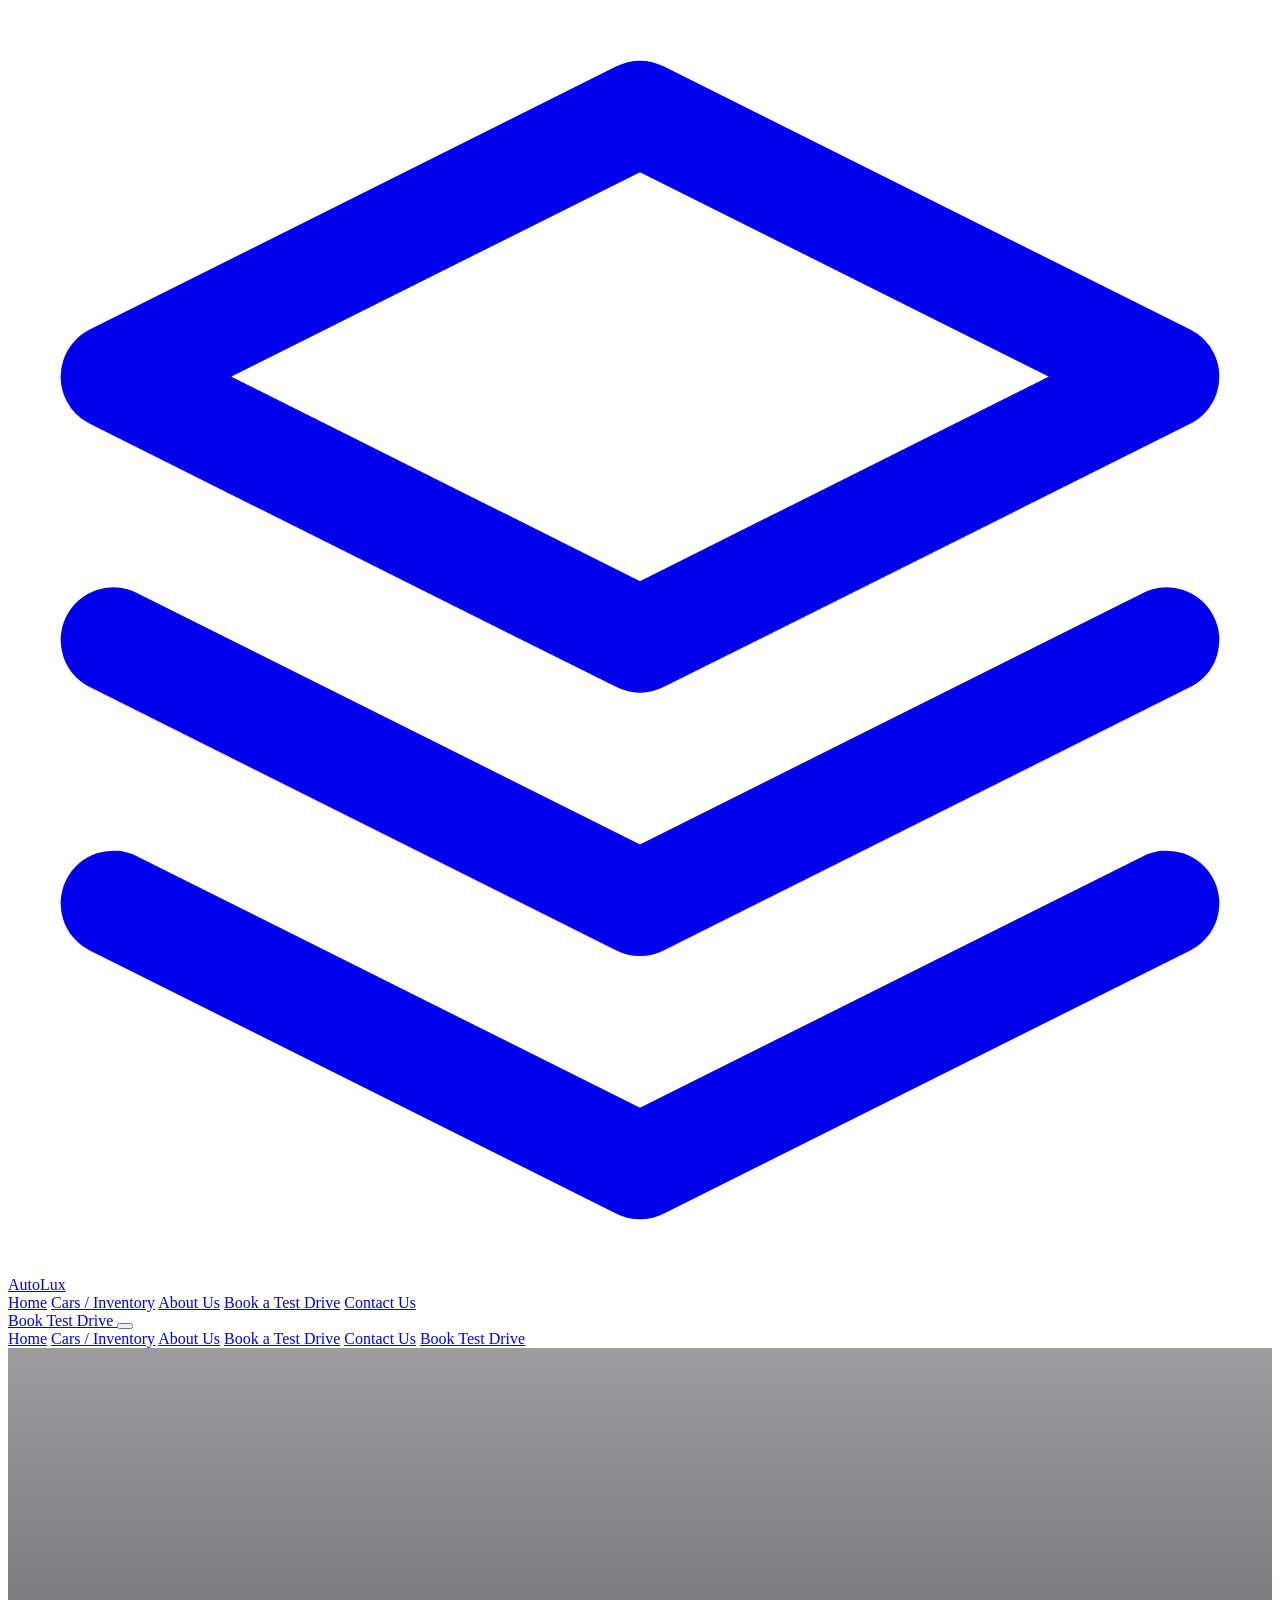
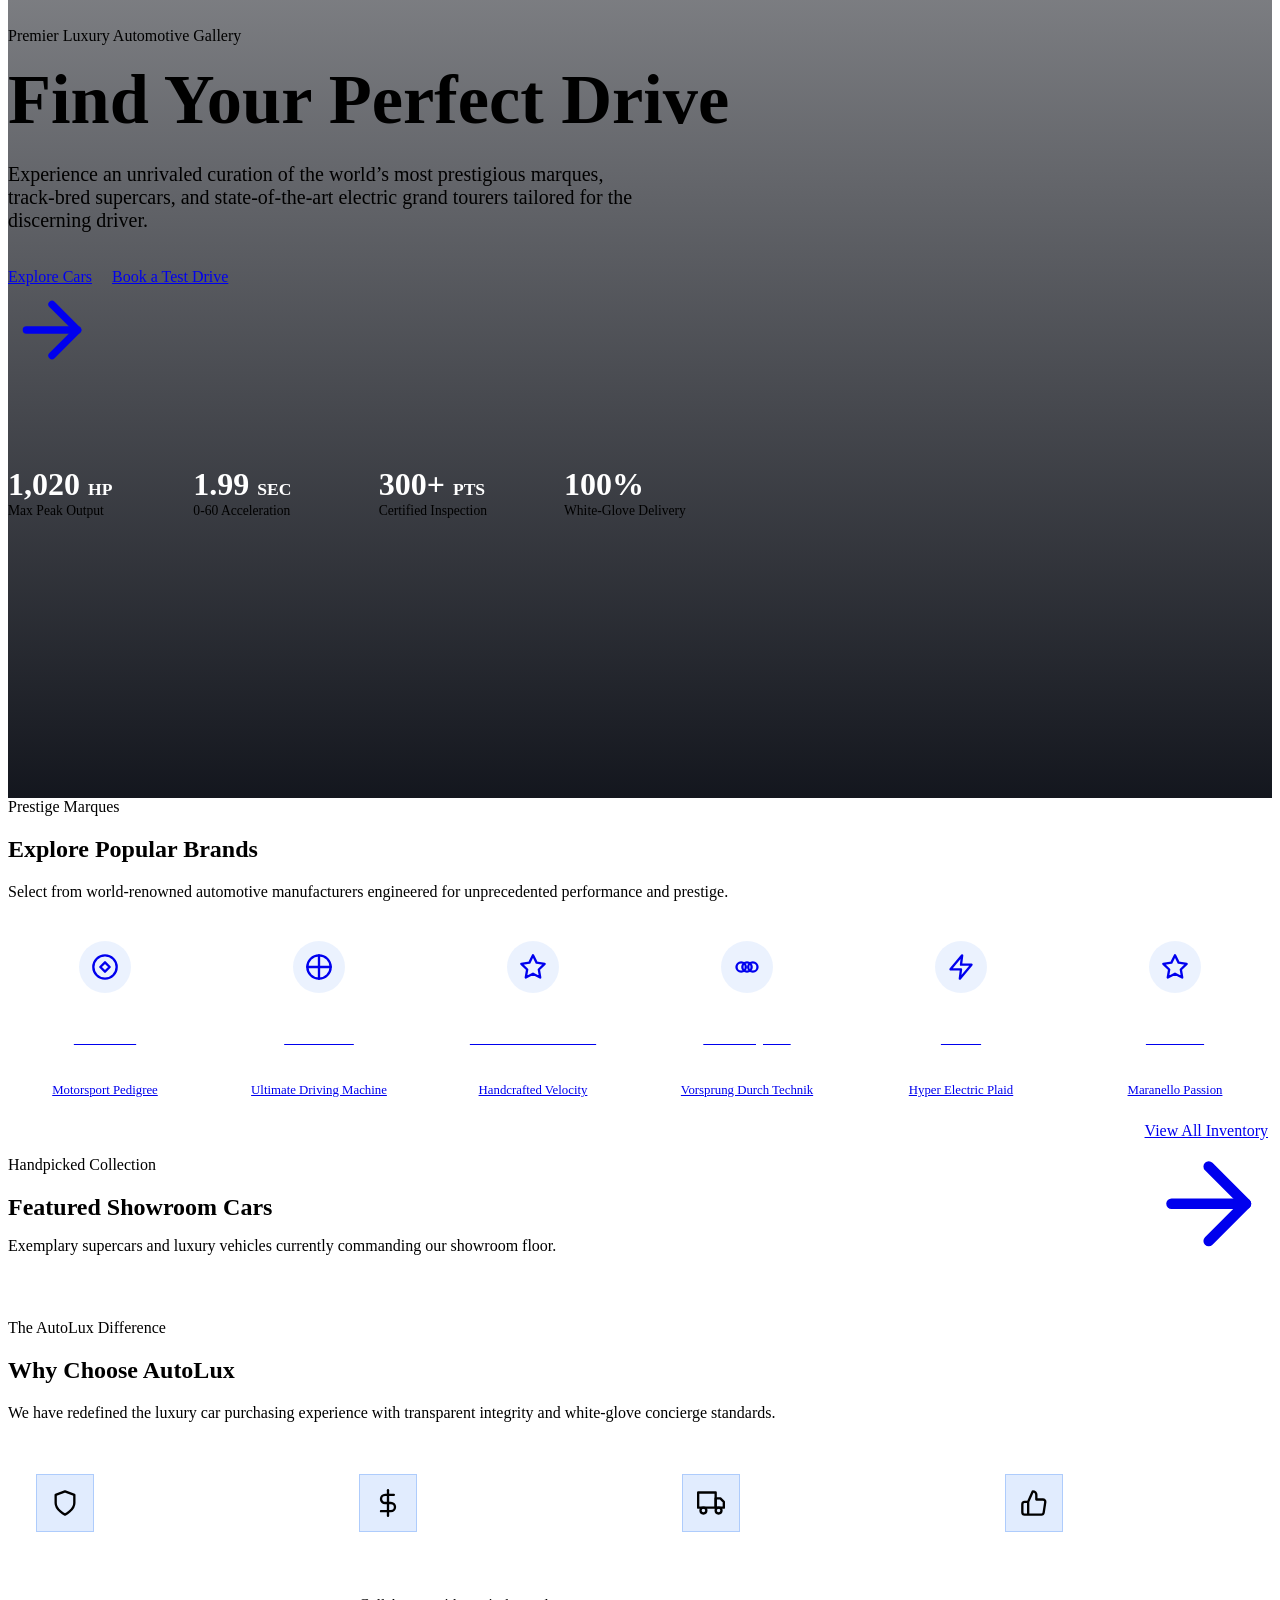
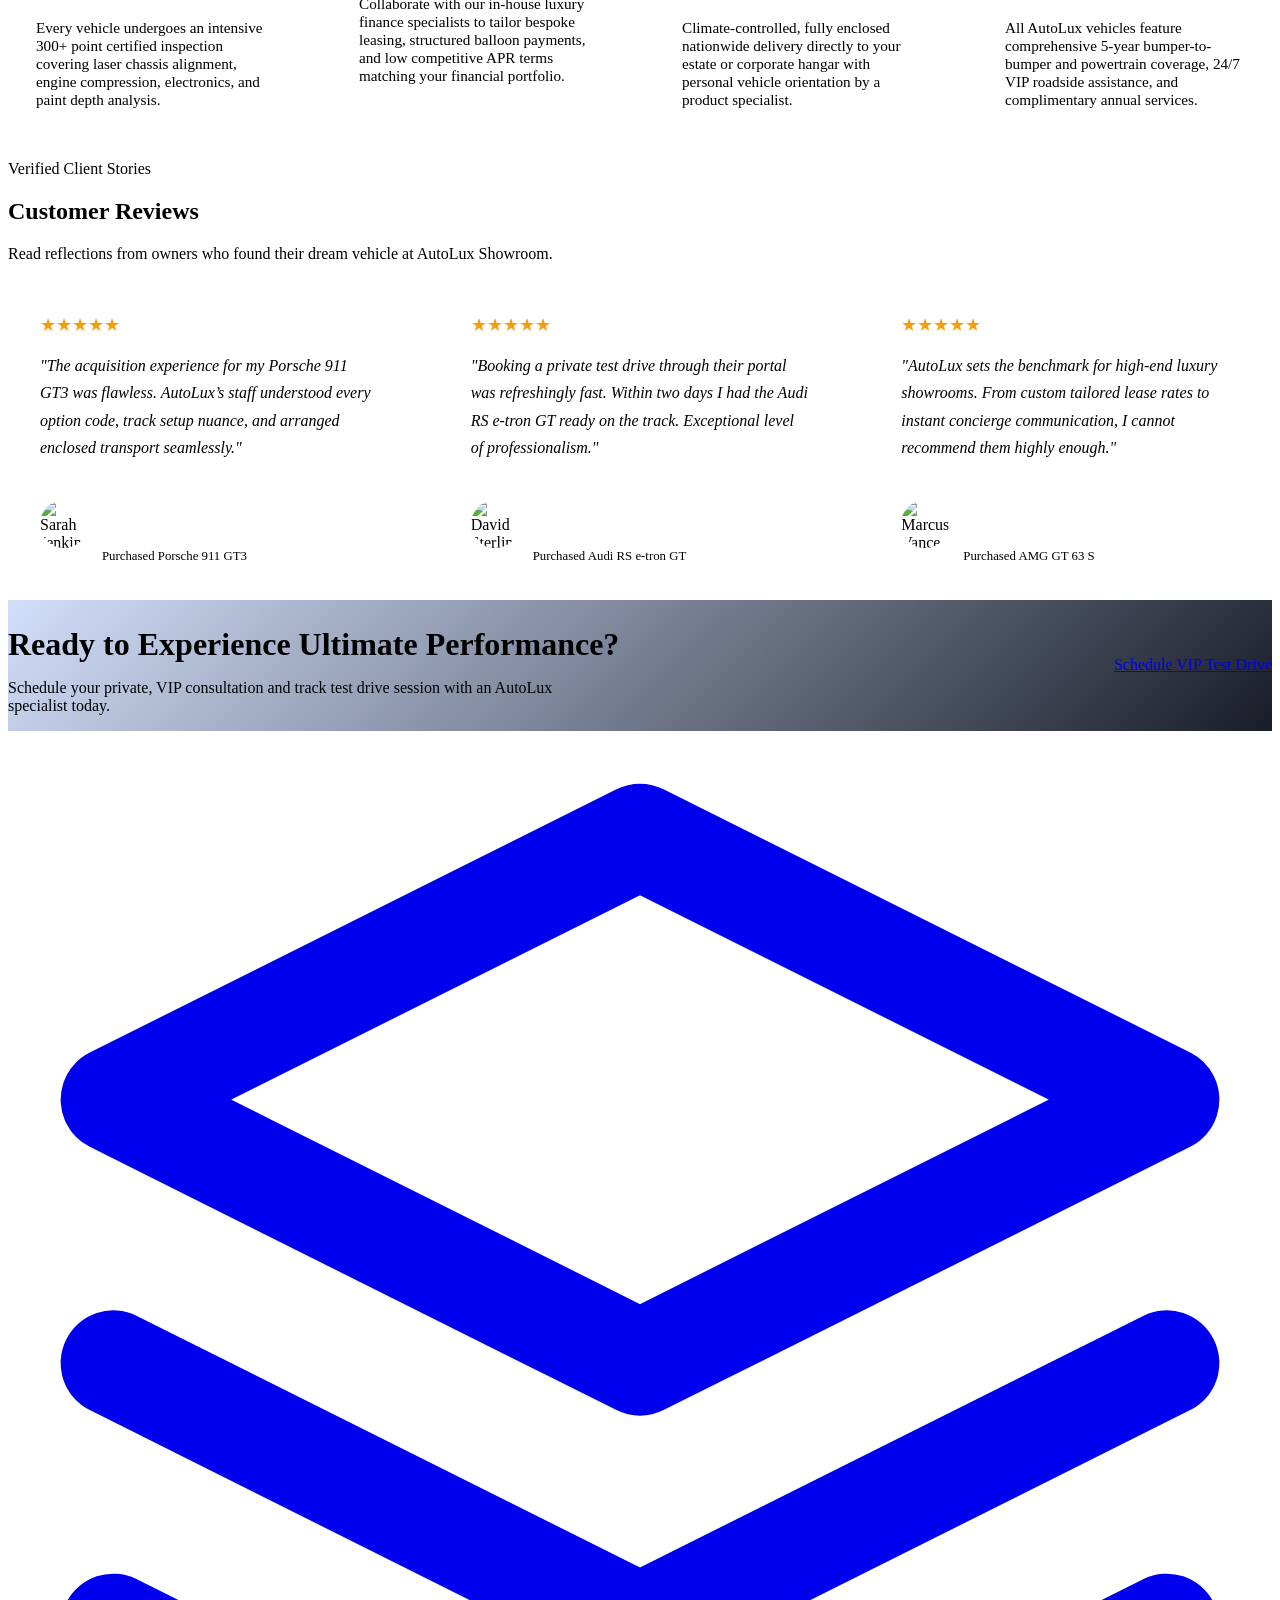
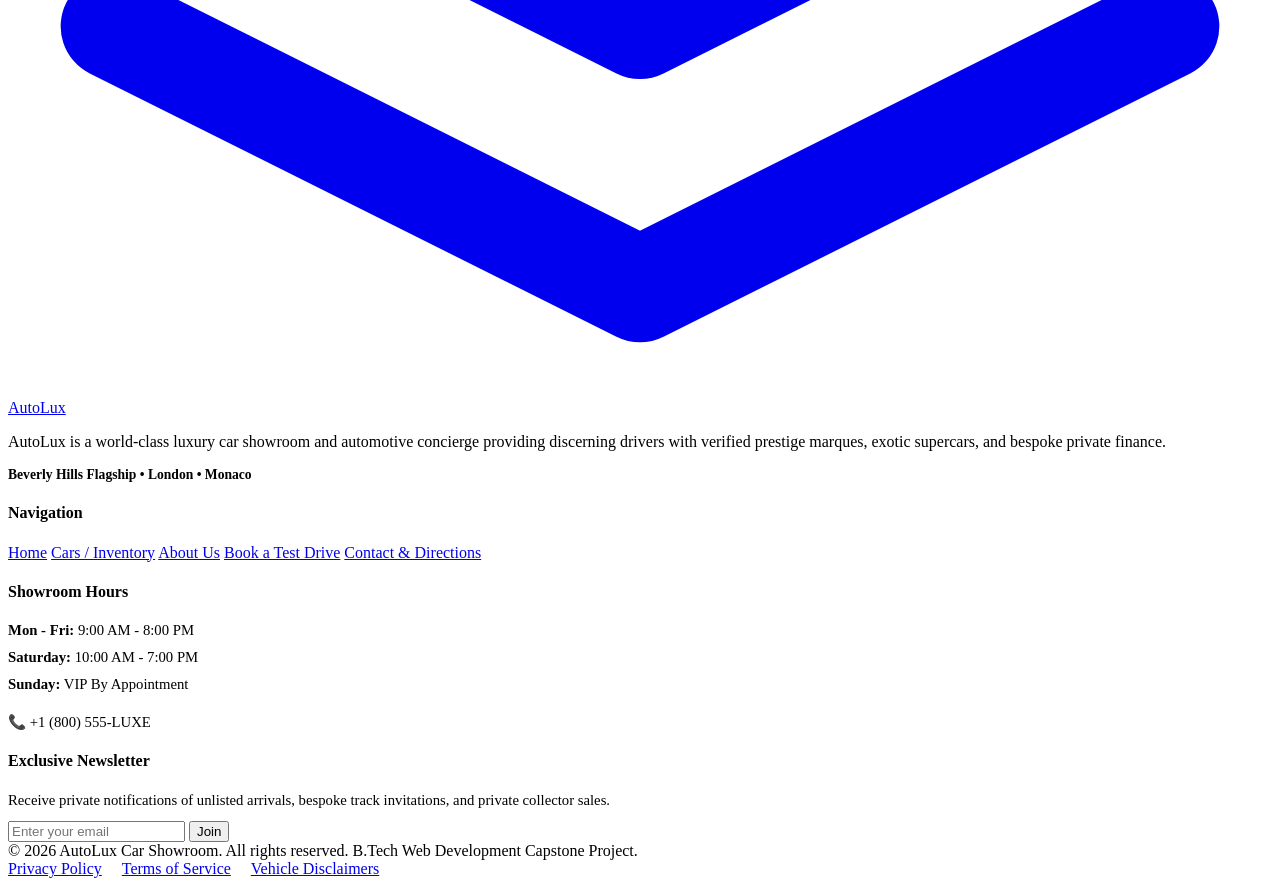
==== index.html @ 1eaf7ae0 "Add files via upload" ====
<!DOCTYPE html>
<html lang="en">
<head>
  <meta charset="UTF-8">
  <meta name="viewport" content="width=device-width, initial-scale=1.0">
  <title>AutoLux Car Showroom | Find Your Perfect Drive</title>
  <meta name="description" content="Discover the finest collection of luxury, exotic, and high-performance supercars at AutoLux Car Showroom.">
  <link rel="stylesheet" href="css/style.css">
  <link rel="stylesheet" href="css/components.css">
  <link rel="stylesheet" href="css/responsive.css">
</head>
<body>

  <!-- Site Navigation Header -->
  <header class="site-header">
    <div class="container navbar">
      <a href="index.html" class="brand-logo">
        <svg xmlns="http://www.w3.org/2000/svg" viewBox="0 0 24 24" fill="none" stroke="currentColor" stroke-width="2" stroke-linecap="round" stroke-linejoin="round">
          <polygon points="12 2 2 7 12 12 22 7 12 2"></polygon>
          <polyline points="2 17 12 22 22 17"></polyline>
          <polyline points="2 12 12 17 22 12"></polyline>
        </svg>
        Auto<span>Lux</span>
      </a>

      <nav class="nav-links">
        <a href="index.html" class="nav-link">Home</a>
        <a href="inventory.html" class="nav-link">Cars / Inventory</a>
        <a href="about.html" class="nav-link">About Us</a>
        <a href="book-test-drive.html" class="nav-link">Book a Test Drive</a>
        <a href="contact.html" class="nav-link">Contact Us</a>
      </nav>

      <div class="nav-actions">
        <a href="book-test-drive.html" class="btn btn-primary btn-sm btn-test-drive-header">
          Book Test Drive
        </a>
        <button class="hamburger" id="hamburgerBtn" aria-label="Toggle navigation">
          <span></span>
          <span></span>
          <span></span>
        </button>
      </div>
    </div>
  </header>

  <!-- Mobile Drawer Menu -->
  <div class="mobile-nav" id="mobileNav">
    <a href="index.html" class="nav-link">Home</a>
    <a href="inventory.html" class="nav-link">Cars / Inventory</a>
    <a href="about.html" class="nav-link">About Us</a>
    <a href="book-test-drive.html" class="nav-link">Book a Test Drive</a>
    <a href="contact.html" class="nav-link">Contact Us</a>
    <a href="book-test-drive.html" class="btn btn-primary" style="margin-top: 12px; width: 100%;">Book Test Drive</a>
  </div>

  <!-- Hero Section -->
  <section class="hero-section" style="position: relative; min-height: 90vh; display: flex; align-items: center; background: linear-gradient(180deg, rgba(7, 10, 18, 0.4) 0%, rgba(7, 10, 18, 0.95) 100%), url('https://images.unsplash.com/photo-1503376780353-7e6692767b70?auto=format&fit=crop&w=2000&q=85') center/cover no-repeat; padding: 120px 0;">
    <div class="container" style="position: relative; z-index: 2;">
      <div style="max-width: 780px;">
        <span class="section-label">Premier Luxury Automotive Gallery</span>
        <h1 style="font-size: clamp(2.8rem, 5.5vw, 4.5rem); font-weight: 800; line-height: 1.1; margin: 16px 0 24px 0;">
          Find Your <span class="text-gradient">Perfect Drive</span>
        </h1>
        <p style="font-size: clamp(1.05rem, 1.8vw, 1.25rem); color: var(--text-secondary); margin-bottom: 36px; max-width: 640px;">
          Experience an unrivaled curation of the world’s most prestigious marques, track-bred supercars, and state-of-the-art electric grand tourers tailored for the discerning driver.
        </p>
        <div class="hero-actions" style="display: flex; gap: 16px; flex-wrap: wrap; margin-bottom: 56px;">
          <a href="inventory.html" class="btn btn-primary btn-lg">
            Explore Cars
            <svg xmlns="http://www.w3.org/2000/svg" viewBox="0 0 24 24" fill="none" stroke="currentColor" stroke-width="2" stroke-linecap="round" stroke-linejoin="round"><line x1="5" y1="12" x2="19" y2="12"></line><polyline points="12 5 19 12 12 19"></polyline></svg>
          </a>
          <a href="book-test-drive.html" class="btn btn-secondary btn-lg">
            Book a Test Drive
          </a>
        </div>

        <!-- Quick Stats Row -->
        <div style="display: grid; grid-template-columns: repeat(auto-fit, minmax(160px, 1fr)); gap: 20px; border-top: 1px solid var(--border-subtle); padding-top: 32px;">
          <div>
            <div style="font-family: var(--font-display); font-size: 2rem; font-weight: 800; color: #fff;">1,020 <span style="font-size: 1.1rem; color: var(--accent-cyan);">HP</span></div>
            <div style="font-size: 0.85rem; color: var(--text-muted);">Max Peak Output</div>
          </div>
          <div>
            <div style="font-family: var(--font-display); font-size: 2rem; font-weight: 800; color: #fff;">1.99 <span style="font-size: 1.1rem; color: var(--accent-cyan);">SEC</span></div>
            <div style="font-size: 0.85rem; color: var(--text-muted);">0-60 Acceleration</div>
          </div>
          <div>
            <div style="font-family: var(--font-display); font-size: 2rem; font-weight: 800; color: #fff;">300+ <span style="font-size: 1.1rem; color: var(--accent-cyan);">PTS</span></div>
            <div style="font-size: 0.85rem; color: var(--text-muted);">Certified Inspection</div>
          </div>
          <div>
            <div style="font-family: var(--font-display); font-size: 2rem; font-weight: 800; color: #fff;">100%</div>
            <div style="font-size: 0.85rem; color: var(--text-muted);">White-Glove Delivery</div>
          </div>
        </div>
      </div>
    </div>
  </section>

  <!-- Popular Brands Section -->
  <section class="section" style="background: var(--bg-surface);">
    <div class="container">
      <div class="section-header">
        <span class="section-label">Prestige Marques</span>
        <h2 class="section-title">Explore Popular Brands</h2>
        <p class="section-subtitle">Select from world-renowned automotive manufacturers engineered for unprecedented performance and prestige.</p>
      </div>

      <div style="display: grid; grid-template-columns: repeat(auto-fill, minmax(180px, 1fr)); gap: 20px;">
        <a href="inventory.html?brand=Porsche" class="glass-card" style="padding: 24px 20px; text-align: center; display: flex; flex-direction: column; align-items: center; gap: 10px;">
          <div style="width: 52px; height: 52px; border-radius: 50%; background: rgba(59, 130, 246, 0.1); display: flex; align-items: center; justify-content: center; color: var(--accent-cyan);">
            <svg xmlns="http://www.w3.org/2000/svg" width="28" height="28" viewBox="0 0 24 24" fill="none" stroke="currentColor" stroke-width="2" stroke-linecap="round" stroke-linejoin="round"><circle cx="12" cy="12" r="10"></circle><polygon points="12 8 8 12 12 16 16 12 12 8"></polygon></svg>
          </div>
          <h4 style="font-size: 1.15rem; color: #fff;">Porsche</h4>
          <span style="font-size: 0.8rem; color: var(--text-muted);">Motorsport Pedigree</span>
        </a>

        <a href="inventory.html?brand=BMW" class="glass-card" style="padding: 24px 20px; text-align: center; display: flex; flex-direction: column; align-items: center; gap: 10px;">
          <div style="width: 52px; height: 52px; border-radius: 50%; background: rgba(59, 130, 246, 0.1); display: flex; align-items: center; justify-content: center; color: var(--accent-cyan);">
            <svg xmlns="http://www.w3.org/2000/svg" width="28" height="28" viewBox="0 0 24 24" fill="none" stroke="currentColor" stroke-width="2" stroke-linecap="round" stroke-linejoin="round"><circle cx="12" cy="12" r="10"></circle><line x1="12" y1="2" x2="12" y2="22"></line><line x1="2" y1="12" x2="22" y2="12"></line></svg>
          </div>
          <h4 style="font-size: 1.15rem; color: #fff;">BMW M</h4>
          <span style="font-size: 0.8rem; color: var(--text-muted);">Ultimate Driving Machine</span>
        </a>

        <a href="inventory.html?brand=Mercedes-Benz" class="glass-card" style="padding: 24px 20px; text-align: center; display: flex; flex-direction: column; align-items: center; gap: 10px;">
          <div style="width: 52px; height: 52px; border-radius: 50%; background: rgba(59, 130, 246, 0.1); display: flex; align-items: center; justify-content: center; color: var(--accent-cyan);">
            <svg xmlns="http://www.w3.org/2000/svg" width="28" height="28" viewBox="0 0 24 24" fill="none" stroke="currentColor" stroke-width="2" stroke-linecap="round" stroke-linejoin="round"><polygon points="12 2 15.09 8.26 22 9.27 17 14.14 18.18 21.02 12 17.77 5.82 21.02 7 14.14 2 9.27 8.91 8.26 12 2"></polygon></svg>
          </div>
          <h4 style="font-size: 1.15rem; color: #fff;">Mercedes-AMG</h4>
          <span style="font-size: 0.8rem; color: var(--text-muted);">Handcrafted Velocity</span>
        </a>

        <a href="inventory.html?brand=Audi" class="glass-card" style="padding: 24px 20px; text-align: center; display: flex; flex-direction: column; align-items: center; gap: 10px;">
          <div style="width: 52px; height: 52px; border-radius: 50%; background: rgba(59, 130, 246, 0.1); display: flex; align-items: center; justify-content: center; color: var(--accent-cyan);">
            <svg xmlns="http://www.w3.org/2000/svg" width="28" height="28" viewBox="0 0 24 24" fill="none" stroke="currentColor" stroke-width="2" stroke-linecap="round" stroke-linejoin="round"><circle cx="7" cy="12" r="4"></circle><circle cx="12" cy="12" r="4"></circle><circle cx="17" cy="12" r="4"></circle></svg>
          </div>
          <h4 style="font-size: 1.15rem; color: #fff;">Audi Sport</h4>
          <span style="font-size: 0.8rem; color: var(--text-muted);">Vorsprung Durch Technik</span>
        </a>

        <a href="inventory.html?brand=Tesla" class="glass-card" style="padding: 24px 20px; text-align: center; display: flex; flex-direction: column; align-items: center; gap: 10px;">
          <div style="width: 52px; height: 52px; border-radius: 50%; background: rgba(59, 130, 246, 0.1); display: flex; align-items: center; justify-content: center; color: var(--accent-cyan);">
            <svg xmlns="http://www.w3.org/2000/svg" width="28" height="28" viewBox="0 0 24 24" fill="none" stroke="currentColor" stroke-width="2" stroke-linecap="round" stroke-linejoin="round"><polygon points="13 2 3 14 12 14 11 22 21 10 12 10 13 2"></polygon></svg>
          </div>
          <h4 style="font-size: 1.15rem; color: #fff;">Tesla</h4>
          <span style="font-size: 0.8rem; color: var(--text-muted);">Hyper Electric Plaid</span>
        </a>

        <a href="inventory.html?brand=Ferrari" class="glass-card" style="padding: 24px 20px; text-align: center; display: flex; flex-direction: column; align-items: center; gap: 10px;">
          <div style="width: 52px; height: 52px; border-radius: 50%; background: rgba(59, 130, 246, 0.1); display: flex; align-items: center; justify-content: center; color: var(--accent-cyan);">
            <svg xmlns="http://www.w3.org/2000/svg" width="28" height="28" viewBox="0 0 24 24" fill="none" stroke="currentColor" stroke-width="2" stroke-linecap="round" stroke-linejoin="round"><path d="M12 2l3.09 6.26L22 9.27l-5 4.87 1.18 6.88L12 17.77l-6.18 3.25L7 14.14 2 9.27l6.91-1.01L12 2z"></path></svg>
          </div>
          <h4 style="font-size: 1.15rem; color: #fff;">Ferrari</h4>
          <span style="font-size: 0.8rem; color: var(--text-muted);">Maranello Passion</span>
        </a>
      </div>
    </div>
  </section>

  <!-- Featured Cars Section -->
  <section class="section">
    <div class="container">
      <div style="display: flex; align-items: flex-end; justify-content: space-between; margin-bottom: 48px; flex-wrap: wrap; gap: 20px;">
        <div>
          <span class="section-label">Handpicked Collection</span>
          <h2 class="section-title" style="margin-bottom: 8px;">Featured Showroom Cars</h2>
          <p class="section-subtitle">Exemplary supercars and luxury vehicles currently commanding our showroom floor.</p>
        </div>
        <a href="inventory.html" class="btn btn-outline">
          View All Inventory
          <svg xmlns="http://www.w3.org/2000/svg" viewBox="0 0 24 24" fill="none" stroke="currentColor" stroke-width="2" stroke-linecap="round" stroke-linejoin="round"><line x1="5" y1="12" x2="19" y2="12"></line><polyline points="12 5 19 12 12 19"></polyline></svg>
        </a>
      </div>

      <div id="featuredCarsGrid" style="display: grid; grid-template-columns: repeat(auto-fit, minmax(320px, 1fr)); gap: 32px;">
        <!-- Dynamically filled by script -->
      </div>
    </div>
  </section>

  <!-- Why Choose Us Section -->
  <section class="section" style="background: var(--bg-surface); position: relative; overflow: hidden;">
    <div class="container">
      <div class="section-header">
        <span class="section-label">The AutoLux Difference</span>
        <h2 class="section-title">Why Choose AutoLux</h2>
        <p class="section-subtitle">We have redefined the luxury car purchasing experience with transparent integrity and white-glove concierge standards.</p>
      </div>

      <div style="display: grid; grid-template-columns: repeat(auto-fit, minmax(280px, 1fr)); gap: 28px;">
        <div class="glass-card" style="padding: 36px 28px;">
          <div style="width: 56px; height: 56px; border-radius: var(--radius-md); background: rgba(59, 130, 246, 0.15); border: 1px solid rgba(59, 130, 246, 0.3); display: flex; align-items: center; justify-content: center; color: var(--accent-cyan); margin-bottom: 24px;">
            <svg xmlns="http://www.w3.org/2000/svg" width="28" height="28" viewBox="0 0 24 24" fill="none" stroke="currentColor" stroke-width="2" stroke-linecap="round" stroke-linejoin="round"><path d="M12 22s8-4 8-10V5l-8-3-8 3v7c0 6 8 10 8 10z"></path></svg>
          </div>
          <h3 style="font-size: 1.3rem; margin-bottom: 12px; color: #fff;">Certified Master Diagnostics</h3>
          <p style="color: var(--text-secondary); font-size: 0.95rem;">Every vehicle undergoes an intensive 300+ point certified inspection covering laser chassis alignment, engine compression, electronics, and paint depth analysis.</p>
        </div>

        <div class="glass-card" style="padding: 36px 28px;">
          <div style="width: 56px; height: 56px; border-radius: var(--radius-md); background: rgba(59, 130, 246, 0.15); border: 1px solid rgba(59, 130, 246, 0.3); display: flex; align-items: center; justify-content: center; color: var(--accent-cyan); margin-bottom: 24px;">
            <svg xmlns="http://www.w3.org/2000/svg" width="28" height="28" viewBox="0 0 24 24" fill="none" stroke="currentColor" stroke-width="2" stroke-linecap="round" stroke-linejoin="round"><line x1="12" y1="1" x2="12" y2="23"></line><path d="M17 5H9.5a3.5 3.5 0 0 0 0 7h5a3.5 3.5 0 0 1 0 7H6"></path></svg>
          </div>
          <h3 style="font-size: 1.3rem; margin-bottom: 12px; color: #fff;">Bespoke Private Financing</h3>
          <p style="color: var(--text-secondary); font-size: 0.95rem;">Collaborate with our in-house luxury finance specialists to tailor bespoke leasing, structured balloon payments, and low competitive APR terms matching your financial portfolio.</p>
        </div>

        <div class="glass-card" style="padding: 36px 28px;">
          <div style="width: 56px; height: 56px; border-radius: var(--radius-md); background: rgba(59, 130, 246, 0.15); border: 1px solid rgba(59, 130, 246, 0.3); display: flex; align-items: center; justify-content: center; color: var(--accent-cyan); margin-bottom: 24px;">
            <svg xmlns="http://www.w3.org/2000/svg" width="28" height="28" viewBox="0 0 24 24" fill="none" stroke="currentColor" stroke-width="2" stroke-linecap="round" stroke-linejoin="round"><rect x="1" y="3" width="15" height="13"></rect><polygon points="16 8 20 8 23 11 23 16 16 16 16 8"></polygon><circle cx="5.5" cy="18.5" r="2.5"></circle><circle cx="18.5" cy="18.5" r="2.5"></circle></svg>
          </div>
          <h3 style="font-size: 1.3rem; margin-bottom: 12px; color: #fff;">Enclosed White-Glove Delivery</h3>
          <p style="color: var(--text-secondary); font-size: 0.95rem;">Climate-controlled, fully enclosed nationwide delivery directly to your estate or corporate hangar with personal vehicle orientation by a product specialist.</p>
        </div>

        <div class="glass-card" style="padding: 36px 28px;">
          <div style="width: 56px; height: 56px; border-radius: var(--radius-md); background: rgba(59, 130, 246, 0.15); border: 1px solid rgba(59, 130, 246, 0.3); display: flex; align-items: center; justify-content: center; color: var(--accent-cyan); margin-bottom: 24px;">
            <svg xmlns="http://www.w3.org/2000/svg" width="28" height="28" viewBox="0 0 24 24" fill="none" stroke="currentColor" stroke-width="2" stroke-linecap="round" stroke-linejoin="round"><path d="M14 9V5a3 3 0 0 0-3-3l-4 9v11h11.28a2 2 0 0 0 2-1.7l1.38-9a2 2 0 0 0-2-2.3zM7 22H4a2 2 0 0 1-2-2v-7a2 2 0 0 1 2-2h3"></path></svg>
          </div>
          <h3 style="font-size: 1.3rem; margin-bottom: 12px; color: #fff;">Comprehensive 5-Year Warranty</h3>
          <p style="color: var(--text-secondary); font-size: 0.95rem;">All AutoLux vehicles feature comprehensive 5-year bumper-to-bumper and powertrain coverage, 24/7 VIP roadside assistance, and complimentary annual services.</p>
        </div>
      </div>
    </div>
  </section>

  <!-- Customer Reviews / Testimonials -->
  <section class="section">
    <div class="container">
      <div class="section-header">
        <span class="section-label">Verified Client Stories</span>
        <h2 class="section-title">Customer Reviews</h2>
        <p class="section-subtitle">Read reflections from owners who found their dream vehicle at AutoLux Showroom.</p>
      </div>

      <div style="display: grid; grid-template-columns: repeat(auto-fit, minmax(320px, 1fr)); gap: 28px;">
        <div class="glass-card" style="padding: 36px 32px;">
          <div style="color: #f59e0b; font-size: 1.1rem; margin-bottom: 16px;">★★★★★</div>
          <p style="font-style: italic; color: var(--text-secondary); margin-bottom: 24px; line-height: 1.7;">
            "The acquisition experience for my Porsche 911 GT3 was flawless. AutoLux’s staff understood every option code, track setup nuance, and arranged enclosed transport seamlessly."
          </p>
          <div style="display: flex; align-items: center; gap: 14px;">
            <img src="https://images.unsplash.com/photo-1534528741775-53994a69daeb?auto=format&fit=crop&w=120&q=80" alt="Sarah Jenkins" style="width: 48px; height: 48px; border-radius: 50%; object-fit: cover; border: 2px solid var(--accent-cyan);">
            <div>
              <h4 style="font-size: 1rem; color: #fff;">Sarah Jenkins</h4>
              <span style="font-size: 0.8rem; color: var(--accent-light);">Purchased Porsche 911 GT3</span>
            </div>
          </div>
        </div>

        <div class="glass-card" style="padding: 36px 32px;">
          <div style="color: #f59e0b; font-size: 1.1rem; margin-bottom: 16px;">★★★★★</div>
          <p style="font-style: italic; color: var(--text-secondary); margin-bottom: 24px; line-height: 1.7;">
            "Booking a private test drive through their portal was refreshingly fast. Within two days I had the Audi RS e-tron GT ready on the track. Exceptional level of professionalism."
          </p>
          <div style="display: flex; align-items: center; gap: 14px;">
            <img src="https://images.unsplash.com/photo-1507003211169-0a1dd7228f2d?auto=format&fit=crop&w=120&q=80" alt="David Sterling" style="width: 48px; height: 48px; border-radius: 50%; object-fit: cover; border: 2px solid var(--accent-cyan);">
            <div>
              <h4 style="font-size: 1rem; color: #fff;">David Sterling</h4>
              <span style="font-size: 0.8rem; color: var(--accent-light);">Purchased Audi RS e-tron GT</span>
            </div>
          </div>
        </div>

        <div class="glass-card" style="padding: 36px 32px;">
          <div style="color: #f59e0b; font-size: 1.1rem; margin-bottom: 16px;">★★★★★</div>
          <p style="font-style: italic; color: var(--text-secondary); margin-bottom: 24px; line-height: 1.7;">
            "AutoLux sets the benchmark for high-end luxury showrooms. From custom tailored lease rates to instant concierge communication, I cannot recommend them highly enough."
          </p>
          <div style="display: flex; align-items: center; gap: 14px;">
            <img src="https://images.unsplash.com/photo-1500648767791-00dcc994a43e?auto=format&fit=crop&w=120&q=80" alt="Marcus Vance" style="width: 48px; height: 48px; border-radius: 50%; object-fit: cover; border: 2px solid var(--accent-cyan);">
            <div>
              <h4 style="font-size: 1rem; color: #fff;">Marcus Vance</h4>
              <span style="font-size: 0.8rem; color: var(--accent-light);">Purchased AMG GT 63 S</span>
            </div>
          </div>
        </div>
      </div>
    </div>
  </section>

  <!-- CTA Banner -->
  <section class="section-sm" style="background: linear-gradient(135deg, rgba(37, 99, 235, 0.2) 0%, rgba(12, 17, 29, 0.95) 100%); border-top: 1px solid var(--border-subtle); border-bottom: 1px solid var(--border-subtle);">
    <div class="container" style="display: flex; align-items: center; justify-content: space-between; flex-wrap: wrap; gap: 28px;">
      <div>
        <h2 style="font-size: 2rem; margin-bottom: 8px;">Ready to Experience Ultimate Performance?</h2>
        <p style="color: var(--text-secondary); max-width: 580px;">Schedule your private, VIP consultation and track test drive session with an AutoLux specialist today.</p>
      </div>
      <a href="book-test-drive.html" class="btn btn-primary btn-lg">
        Schedule VIP Test Drive
      </a>
    </div>
  </section>

  <!-- Site Footer -->
  <footer class="site-footer">
    <div class="container">
      <div class="footer-grid">
        <div class="footer-brand">
          <a href="index.html" class="brand-logo">
            <svg xmlns="http://www.w3.org/2000/svg" viewBox="0 0 24 24" fill="none" stroke="currentColor" stroke-width="2" stroke-linecap="round" stroke-linejoin="round">
              <polygon points="12 2 2 7 12 12 22 7 12 2"></polygon>
              <polyline points="2 17 12 22 22 17"></polyline>
              <polyline points="2 12 12 17 22 12"></polyline>
            </svg>
            Auto<span>Lux</span>
          </a>
          <p>
            AutoLux is a world-class luxury car showroom and automotive concierge providing discerning drivers with verified prestige marques, exotic supercars, and bespoke private finance.
          </p>
          <div style="display: flex; gap: 14px; color: var(--accent-cyan);">
            <span style="font-weight: 600; font-size: 0.85rem; color: var(--text-muted);">Beverly Hills Flagship • London • Monaco</span>
          </div>
        </div>

        <div class="footer-col">
          <h4>Navigation</h4>
          <div class="footer-links">
            <a href="index.html">Home</a>
            <a href="inventory.html">Cars / Inventory</a>
            <a href="about.html">About Us</a>
            <a href="book-test-drive.html">Book a Test Drive</a>
            <a href="contact.html">Contact & Directions</a>
          </div>
        </div>

        <div class="footer-col">
          <h4>Showroom Hours</h4>
          <div style="display: flex; flex-direction: column; gap: 10px; font-size: 0.92rem; color: var(--text-secondary);">
            <div><strong>Mon - Fri:</strong> 9:00 AM - 8:00 PM</div>
            <div><strong>Saturday:</strong> 10:00 AM - 7:00 PM</div>
            <div><strong>Sunday:</strong> VIP By Appointment</div>
            <div style="margin-top: 10px; color: var(--accent-light);">
              📞 +1 (800) 555-LUXE
            </div>
          </div>
        </div>

        <div class="footer-col">
          <h4>Exclusive Newsletter</h4>
          <p style="font-size: 0.92rem; color: var(--text-secondary); margin-bottom: 12px;">
            Receive private notifications of unlisted arrivals, bespoke track invitations, and private collector sales.
          </p>
          <form class="newsletter-form" onsubmit="event.preventDefault(); showToast('Subscribed to AutoLux Private Wire!', 'success'); this.reset();">
            <input type="email" class="newsletter-input" placeholder="Enter your email" required>
            <button type="submit" class="btn btn-primary btn-sm">Join</button>
          </form>
        </div>
      </div>

      <div class="footer-bottom">
        <div>&copy; 2026 AutoLux Car Showroom. All rights reserved. B.Tech Web Development Capstone Project.</div>
        <div style="display: flex; gap: 20px;">
          <a href="#">Privacy Policy</a>
          <a href="#">Terms of Service</a>
          <a href="#">Vehicle Disclaimers</a>
        </div>
      </div>
    </div>
  </footer>

  <!-- Scripts -->
  <script src="js/data.js"></script>
  <script src="js/main.js"></script>
  <script>
    // Populate Featured Cars on Home Page
    document.addEventListener('DOMContentLoaded', () => {
      const container = document.getElementById('featuredCarsGrid');
      if (container) {
        const featured = getFeaturedCars().slice(0, 3);
        container.innerHTML = featured.map(car => createCarCardHTML(car)).join('');
      }
    });
  </script>
</body>
</html>
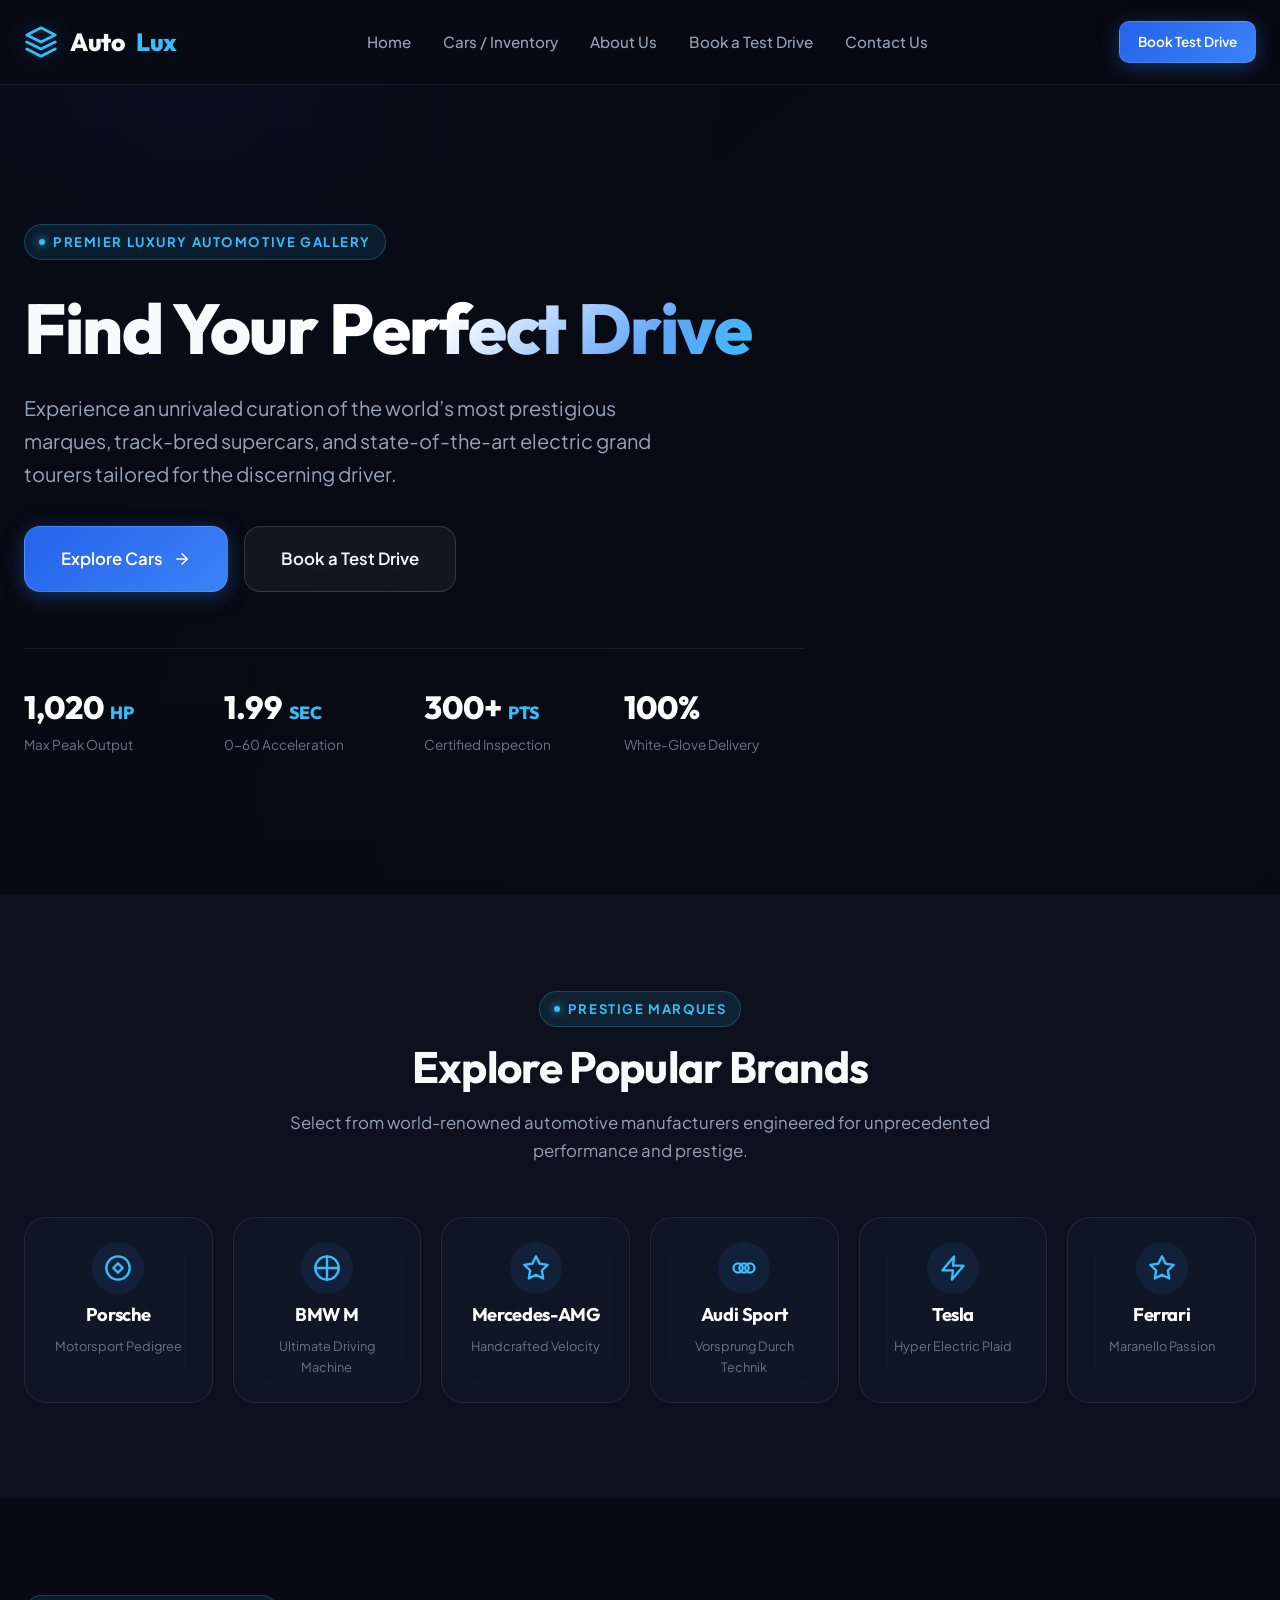
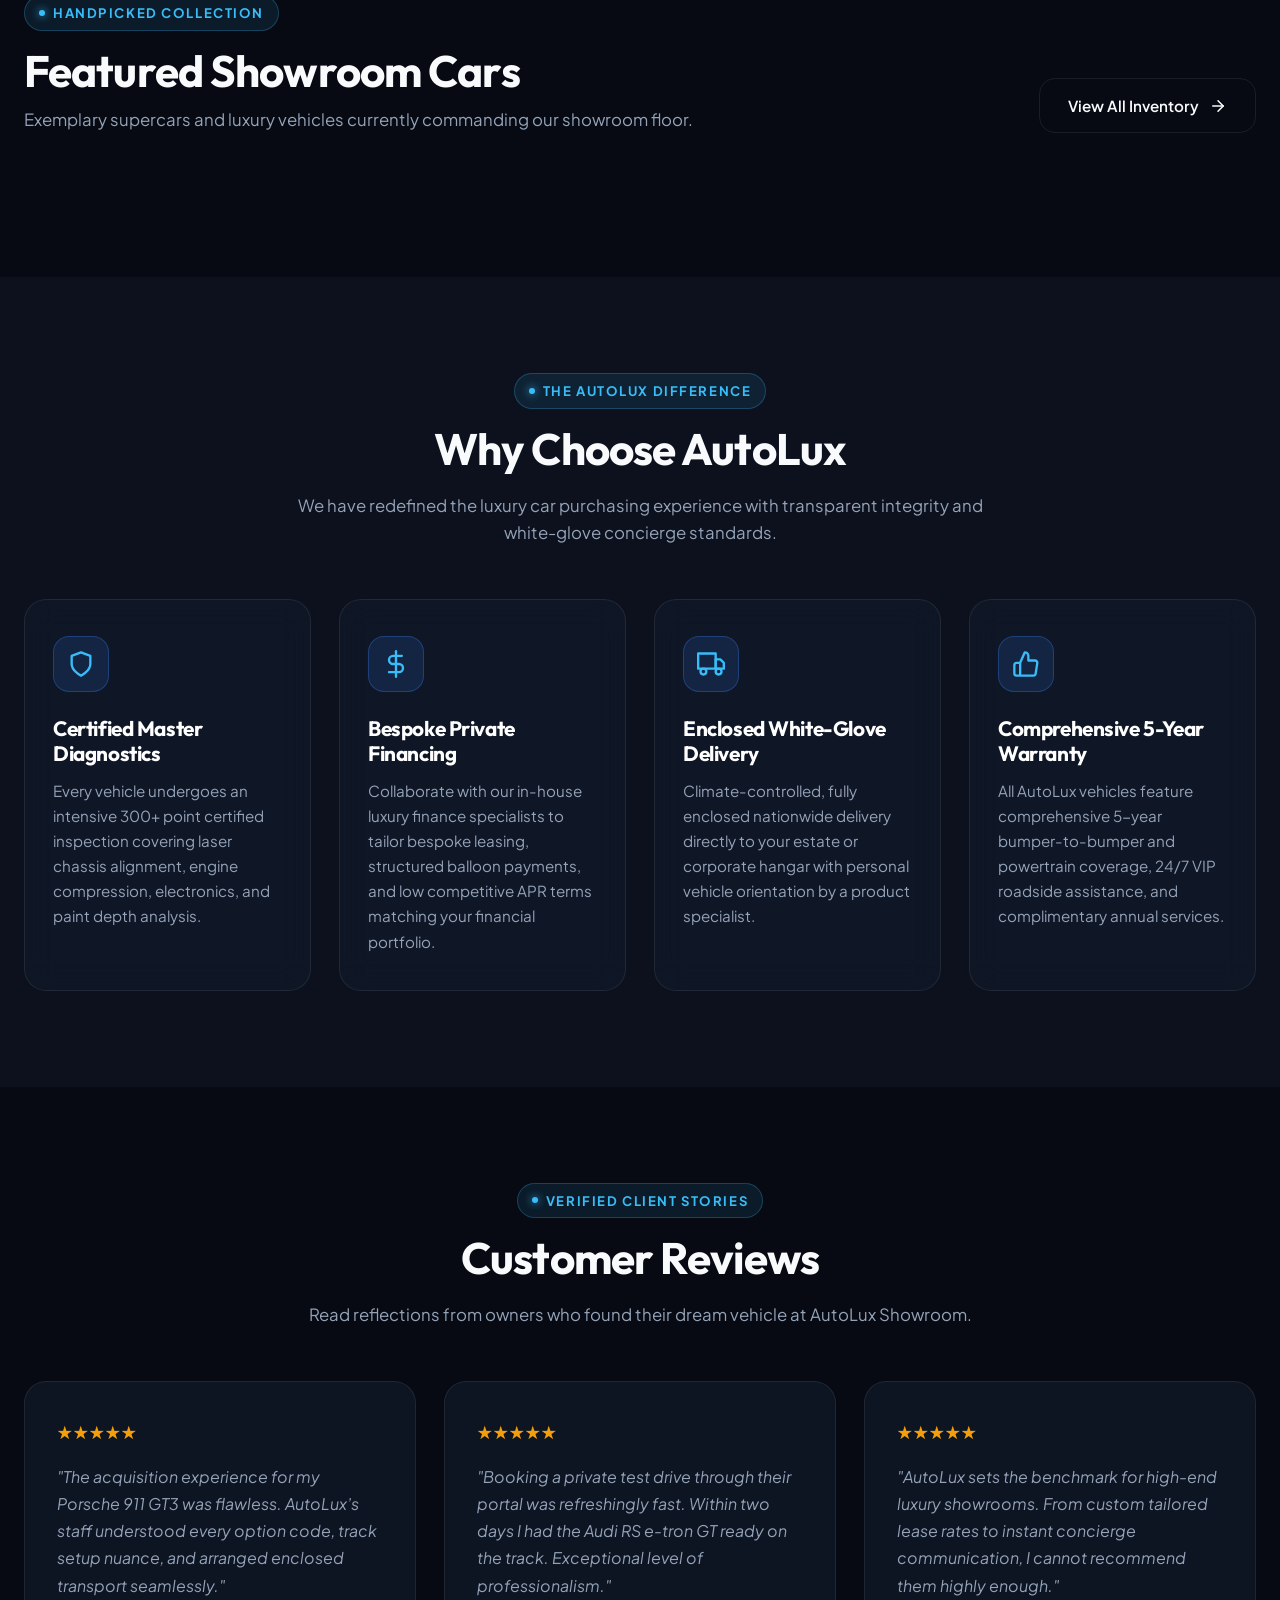
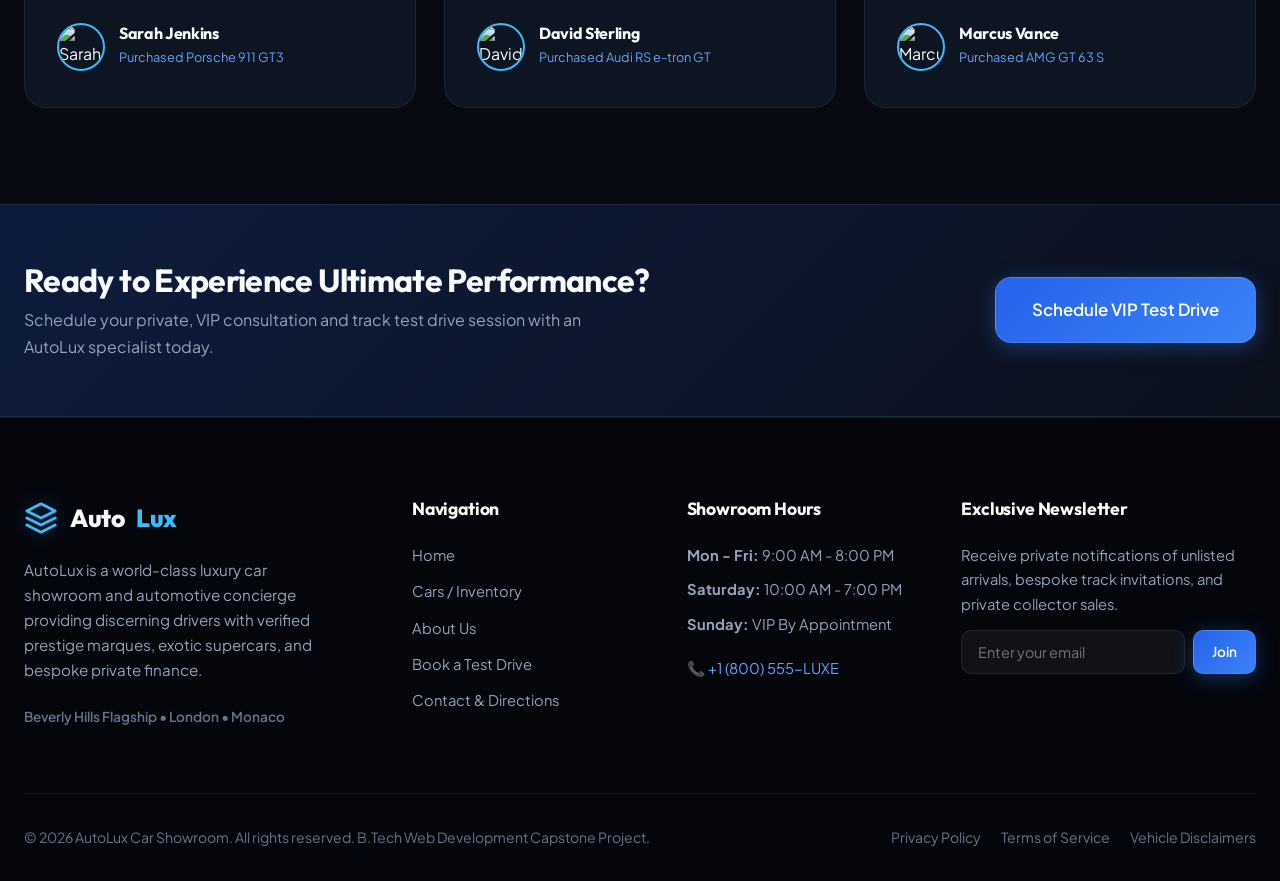
==== commit a6541830: "Update stylesheet links in index.html" ====
--- a/index.html
+++ b/index.html
@@ -5,9 +5,9 @@
   <meta name="viewport" content="width=device-width, initial-scale=1.0">
   <title>AutoLux Car Showroom | Find Your Perfect Drive</title>
   <meta name="description" content="Discover the finest collection of luxury, exotic, and high-performance supercars at AutoLux Car Showroom.">
-  <link rel="stylesheet" href="css/style.css">
-  <link rel="stylesheet" href="css/components.css">
-  <link rel="stylesheet" href="css/responsive.css">
+  <link rel="stylesheet" href="style.css">
+  <link rel="stylesheet" href="components.css">
+  <link rel="stylesheet" href="responsive.css">
 </head>
 <body>
 
--- a/style.css
+++ b/style.css
@@ -0,0 +1,335 @@
+/* ==========================================================================
+   AutoLux Car Showroom - Core Design System & Global Styles
+   Modern Luxury Automotive Theme
+   ========================================================================== */
+
+@import url('https://fonts.googleapis.com/css2?family=Outfit:wght@300;400;500;600;700;800;900&family=Plus+Jakarta+Sans:ital,wght@0,300;0,400;0,500;0,600;0,700;1,400&display=swap');
+
+:root {
+  /* Color Palette */
+  --bg-dark: #070a12;
+  --bg-surface: #0c111d;
+  --bg-surface-elevated: #131b2e;
+  --bg-card: rgba(16, 24, 40, 0.75);
+  --bg-card-hover: rgba(22, 33, 56, 0.85);
+  --bg-glass: rgba(12, 17, 29, 0.72);
+
+  /* Accents - Electric Sapphire & Ice Blue */
+  --accent-primary: #2563eb;
+  --accent-secondary: #3b82f6;
+  --accent-light: #60a5fa;
+  --accent-cyan: #38bdf8;
+  --accent-glow: rgba(59, 130, 246, 0.35);
+  --accent-glow-strong: rgba(56, 189, 248, 0.5);
+
+  /* Neutral & Text */
+  --text-primary: #f8fafc;
+  --text-secondary: #94a3b8;
+  --text-muted: #64748b;
+  --text-inverse: #070a12;
+
+  /* Borders & Dividers */
+  --border-subtle: rgba(255, 255, 255, 0.08);
+  --border-light: rgba(255, 255, 255, 0.15);
+  --border-accent: rgba(59, 130, 246, 0.4);
+
+  /* Status Colors */
+  --success: #10b981;
+  --warning: #f59e0b;
+  --danger: #ef4444;
+
+  /* Typography */
+  --font-display: 'Outfit', -apple-system, BlinkMacSystemFont, 'Segoe UI', Roboto, sans-serif;
+  --font-body: 'Plus Jakarta Sans', -apple-system, BlinkMacSystemFont, 'Segoe UI', Roboto, sans-serif;
+
+  /* Radii */
+  --radius-xs: 6px;
+  --radius-sm: 10px;
+  --radius-md: 16px;
+  --radius-lg: 22px;
+  --radius-xl: 32px;
+  --radius-full: 9999px;
+
+  /* Shadows */
+  --shadow-sm: 0 4px 12px rgba(0, 0, 0, 0.25);
+  --shadow-md: 0 8px 24px rgba(0, 0, 0, 0.4);
+  --shadow-lg: 0 16px 40px rgba(0, 0, 0, 0.6);
+  --shadow-glow: 0 0 25px var(--accent-glow);
+  --shadow-glow-cyan: 0 0 30px rgba(56, 189, 248, 0.35);
+
+  /* Transitions */
+  --transition-fast: 0.2s cubic-bezier(0.4, 0, 0.2, 1);
+  --transition-normal: 0.3s cubic-bezier(0.4, 0, 0.2, 1);
+  --transition-smooth: 0.5s cubic-bezier(0.16, 1, 0.3, 1);
+
+  /* Container */
+  --max-width: 1320px;
+}
+
+/* ==========================================================================
+   CSS Reset & Base Rules
+   ========================================================================== */
+
+*, *::before, *::after {
+  box-sizing: border-box;
+  margin: 0;
+  padding: 0;
+}
+
+html {
+  scroll-behavior: smooth;
+  font-size: 16px;
+}
+
+body {
+  font-family: var(--font-body);
+  background-color: var(--bg-dark);
+  color: var(--text-primary);
+  line-height: 1.65;
+  overflow-x: hidden;
+  min-height: 100vh;
+  display: flex;
+  flex-direction: column;
+  -webkit-font-smoothing: antialiased;
+  -moz-osx-font-smoothing: grayscale;
+  background-image: 
+    radial-gradient(circle at 15% 10%, rgba(37, 99, 235, 0.08) 0%, transparent 40%),
+    radial-gradient(circle at 85% 60%, rgba(56, 189, 248, 0.06) 0%, transparent 45%),
+    radial-gradient(circle at 50% 90%, rgba(37, 99, 235, 0.05) 0%, transparent 50%);
+  background-attachment: fixed;
+}
+
+img {
+  max-width: 100%;
+  height: auto;
+  display: block;
+}
+
+a {
+  color: inherit;
+  text-decoration: none;
+  transition: var(--transition-fast);
+}
+
+button, input, select, textarea {
+  font-family: inherit;
+  font-size: inherit;
+  color: inherit;
+  background: none;
+  border: none;
+  outline: none;
+}
+
+button {
+  cursor: pointer;
+}
+
+ul, ol {
+  list-style: none;
+}
+
+/* ==========================================================================
+   Typography Utilities
+   ========================================================================== */
+
+h1, h2, h3, h4, h5, h6 {
+  font-family: var(--font-display);
+  font-weight: 700;
+  line-height: 1.2;
+  color: var(--text-primary);
+  letter-spacing: -0.02em;
+}
+
+.text-gradient {
+  background: linear-gradient(135deg, #ffffff 30%, var(--accent-light) 75%, var(--accent-cyan) 100%);
+  -webkit-background-clip: text;
+  -webkit-text-fill-color: transparent;
+  background-clip: text;
+}
+
+.text-gradient-blue {
+  background: linear-gradient(135deg, var(--accent-secondary) 0%, var(--accent-cyan) 100%);
+  -webkit-background-clip: text;
+  -webkit-text-fill-color: transparent;
+  background-clip: text;
+}
+
+.section-label {
+  display: inline-flex;
+  align-items: center;
+  gap: 8px;
+  font-size: 0.82rem;
+  font-weight: 700;
+  text-transform: uppercase;
+  letter-spacing: 0.12em;
+  color: var(--accent-cyan);
+  padding: 6px 14px;
+  background: rgba(56, 189, 248, 0.1);
+  border: 1px solid rgba(56, 189, 248, 0.25);
+  border-radius: var(--radius-full);
+  margin-bottom: 14px;
+}
+
+.section-label::before {
+  content: '';
+  display: inline-block;
+  width: 6px;
+  height: 6px;
+  border-radius: 50%;
+  background: var(--accent-cyan);
+  box-shadow: 0 0 8px var(--accent-cyan);
+}
+
+.section-header {
+  text-align: center;
+  max-width: 720px;
+  margin: 0 auto 52px auto;
+}
+
+.section-header.text-left {
+  text-align: left;
+  margin-left: 0;
+}
+
+.section-title {
+  font-size: clamp(2rem, 3.5vw, 2.75rem);
+  margin-bottom: 16px;
+}
+
+.section-subtitle {
+  color: var(--text-secondary);
+  font-size: 1.05rem;
+  font-weight: 400;
+}
+
+/* ==========================================================================
+   Layout Containers & Grid
+   ========================================================================== */
+
+.container {
+  width: 100%;
+  max-width: var(--max-width);
+  margin: 0 auto;
+  padding: 0 24px;
+}
+
+.section {
+  padding: 96px 0;
+  position: relative;
+}
+
+.section-sm {
+  padding: 56px 0;
+}
+
+/* ==========================================================================
+   Buttons & Interactive Elements
+   ========================================================================== */
+
+.btn {
+  display: inline-flex;
+  align-items: center;
+  justify-content: center;
+  gap: 10px;
+  padding: 14px 28px;
+  font-weight: 600;
+  font-size: 0.95rem;
+  border-radius: var(--radius-md);
+  transition: all var(--transition-normal);
+  white-space: nowrap;
+  position: relative;
+  overflow: hidden;
+}
+
+.btn svg {
+  width: 18px;
+  height: 18px;
+  transition: transform var(--transition-fast);
+}
+
+.btn:hover svg {
+  transform: translateX(3px);
+}
+
+.btn-primary {
+  background: linear-gradient(135deg, var(--accent-primary) 0%, var(--accent-secondary) 100%);
+  color: #ffffff;
+  box-shadow: 0 4px 20px var(--accent-glow);
+  border: 1px solid rgba(255, 255, 255, 0.15);
+}
+
+.btn-primary:hover {
+  background: linear-gradient(135deg, var(--accent-secondary) 0%, #1d4ed8 100%);
+  box-shadow: 0 6px 25px rgba(59, 130, 246, 0.5);
+  transform: translateY(-2px);
+  color: #ffffff;
+}
+
+.btn-secondary {
+  background: rgba(255, 255, 255, 0.05);
+  color: var(--text-primary);
+  border: 1px solid var(--border-light);
+  backdrop-filter: blur(10px);
+}
+
+.btn-secondary:hover {
+  background: rgba(255, 255, 255, 0.12);
+  border-color: rgba(255, 255, 255, 0.3);
+  transform: translateY(-2px);
+  color: #ffffff;
+}
+
+.btn-outline {
+  background: transparent;
+  color: var(--text-primary);
+  border: 1px solid var(--border-subtle);
+}
+
+.btn-outline:hover {
+  background: rgba(59, 130, 246, 0.1);
+  border-color: var(--accent-secondary);
+  color: var(--accent-light);
+}
+
+.btn-sm {
+  padding: 9px 18px;
+  font-size: 0.85rem;
+  border-radius: var(--radius-sm);
+}
+
+.btn-lg {
+  padding: 18px 36px;
+  font-size: 1.05rem;
+  border-radius: var(--radius-md);
+}
+
+/* Glass Card Baseline */
+.glass-card {
+  background: var(--bg-card);
+  backdrop-filter: blur(16px);
+  -webkit-backdrop-filter: blur(16px);
+  border: 1px solid var(--border-subtle);
+  border-radius: var(--radius-lg);
+  transition: all var(--transition-normal);
+  position: relative;
+}
+
+.glass-card:hover {
+  border-color: var(--border-accent);
+  box-shadow: var(--shadow-glow);
+}
+
+/* Animations */
+@keyframes fadeIn {
+  from { opacity: 0; transform: translateY(12px); }
+  to { opacity: 1; transform: translateY(0); }
+}
+
+@keyframes pulseGlow {
+  0%, 100% { opacity: 0.4; }
+  50% { opacity: 0.8; }
+}
+
+.fade-in {
+  animation: fadeIn 0.6s ease forwards;
+}
--- a/components.css
+++ b/components.css
@@ -0,0 +1,1255 @@
+/* ==========================================================================
+   AutoLux Car Showroom - Component Styles
+   ========================================================================== */
+
+/* --------------------------------------------------------------------------
+   1. Navbar & Navigation
+   -------------------------------------------------------------------------- */
+.site-header {
+  position: sticky;
+  top: 0;
+  left: 0;
+  width: 100%;
+  z-index: 1000;
+  background: rgba(7, 10, 18, 0.82);
+  backdrop-filter: blur(20px);
+  -webkit-backdrop-filter: blur(20px);
+  border-bottom: 1px solid var(--border-subtle);
+  transition: all var(--transition-normal);
+}
+
+.site-header.scrolled {
+  background: rgba(7, 10, 18, 0.95);
+  box-shadow: 0 10px 30px rgba(0, 0, 0, 0.6);
+  border-bottom-color: rgba(59, 130, 246, 0.2);
+}
+
+.navbar {
+  display: flex;
+  align-items: center;
+  justify-content: space-between;
+  height: 84px;
+  gap: 24px;
+}
+
+.brand-logo {
+  display: flex;
+  align-items: center;
+  gap: 12px;
+  font-family: var(--font-display);
+  font-weight: 800;
+  font-size: 1.55rem;
+  letter-spacing: -0.02em;
+  color: var(--text-primary);
+}
+
+.brand-logo svg {
+  width: 34px;
+  height: 34px;
+  color: var(--accent-cyan);
+  filter: drop-shadow(0 0 10px var(--accent-glow));
+}
+
+.brand-logo span {
+  color: var(--accent-cyan);
+}
+
+.nav-links {
+  display: flex;
+  align-items: center;
+  gap: 32px;
+}
+
+.nav-link {
+  font-size: 0.95rem;
+  font-weight: 500;
+  color: var(--text-secondary);
+  position: relative;
+  padding: 6px 0;
+  transition: color var(--transition-fast);
+}
+
+.nav-link:hover,
+.nav-link.active {
+  color: #ffffff;
+}
+
+.nav-link.active::after {
+  content: '';
+  position: absolute;
+  bottom: 0;
+  left: 0;
+  width: 100%;
+  height: 2px;
+  background: linear-gradient(90deg, var(--accent-primary), var(--accent-cyan));
+  box-shadow: 0 0 10px var(--accent-cyan);
+  border-radius: var(--radius-full);
+}
+
+.nav-actions {
+  display: flex;
+  align-items: center;
+  gap: 16px;
+}
+
+.hamburger {
+  display: none;
+  flex-direction: column;
+  justify-content: space-between;
+  width: 30px;
+  height: 20px;
+  background: transparent;
+  border: none;
+  cursor: pointer;
+  padding: 0;
+  z-index: 1100;
+}
+
+.hamburger span {
+  width: 100%;
+  height: 2px;
+  background: var(--text-primary);
+  border-radius: 2px;
+  transition: all var(--transition-normal);
+}
+
+.hamburger.open span:nth-child(1) {
+  transform: translateY(9px) rotate(45deg);
+}
+.hamburger.open span:nth-child(2) {
+  opacity: 0;
+}
+.hamburger.open span:nth-child(3) {
+  transform: translateY(-9px) rotate(-45deg);
+}
+
+/* Mobile Drawer */
+.mobile-nav {
+  position: fixed;
+  top: 84px;
+  left: 0;
+  width: 100%;
+  background: rgba(12, 17, 29, 0.98);
+  backdrop-filter: blur(24px);
+  -webkit-backdrop-filter: blur(24px);
+  border-bottom: 1px solid var(--border-subtle);
+  padding: 32px 24px;
+  display: flex;
+  flex-direction: column;
+  gap: 20px;
+  transform: translateY(-110%);
+  opacity: 0;
+  pointer-events: none;
+  transition: transform var(--transition-normal), opacity var(--transition-normal);
+  z-index: 999;
+}
+
+.mobile-nav.open {
+  transform: translateY(0);
+  opacity: 1;
+  pointer-events: auto;
+}
+
+.mobile-nav .nav-link {
+  font-size: 1.15rem;
+  padding: 10px 0;
+  border-bottom: 1px solid rgba(255, 255, 255, 0.05);
+}
+
+/* --------------------------------------------------------------------------
+   2. Car Card Component
+   -------------------------------------------------------------------------- */
+.car-card {
+  background: var(--bg-card);
+  border: 1px solid var(--border-subtle);
+  border-radius: var(--radius-lg);
+  overflow: hidden;
+  display: flex;
+  flex-direction: column;
+  transition: all var(--transition-normal);
+  position: relative;
+}
+
+.car-card:hover {
+  transform: translateY(-7px);
+  border-color: var(--border-accent);
+  box-shadow: 0 20px 40px rgba(0, 0, 0, 0.6), 0 0 25px var(--accent-glow);
+}
+
+.car-card-image-wrap {
+  position: relative;
+  width: 100%;
+  height: 240px;
+  overflow: hidden;
+  background: #000;
+}
+
+.car-card-image-wrap img {
+  width: 100%;
+  height: 100%;
+  object-fit: cover;
+  transition: transform 0.6s cubic-bezier(0.16, 1, 0.3, 1);
+}
+
+.car-card:hover .car-card-image-wrap img {
+  transform: scale(1.08);
+}
+
+.car-card-badge {
+  position: absolute;
+  top: 14px;
+  left: 14px;
+  background: rgba(7, 10, 18, 0.78);
+  backdrop-filter: blur(10px);
+  color: var(--accent-cyan);
+  font-size: 0.75rem;
+  font-weight: 700;
+  text-transform: uppercase;
+  letter-spacing: 0.06em;
+  padding: 5px 12px;
+  border-radius: var(--radius-full);
+  border: 1px solid rgba(56, 189, 248, 0.35);
+  box-shadow: 0 4px 12px rgba(0, 0, 0, 0.5);
+}
+
+.car-card-category {
+  position: absolute;
+  bottom: 14px;
+  right: 14px;
+  background: rgba(15, 23, 42, 0.85);
+  backdrop-filter: blur(8px);
+  color: var(--text-secondary);
+  font-size: 0.72rem;
+  font-weight: 600;
+  padding: 4px 10px;
+  border-radius: var(--radius-sm);
+  border: 1px solid rgba(255, 255, 255, 0.1);
+}
+
+.car-card-body {
+  padding: 24px;
+  display: flex;
+  flex-direction: column;
+  flex: 1;
+}
+
+.car-card-brand {
+  font-size: 0.8rem;
+  font-weight: 700;
+  text-transform: uppercase;
+  letter-spacing: 0.1em;
+  color: var(--accent-secondary);
+  margin-bottom: 4px;
+}
+
+.car-card-title {
+  font-size: 1.3rem;
+  font-weight: 700;
+  color: var(--text-primary);
+  margin-bottom: 12px;
+  line-height: 1.3;
+}
+
+.car-card-price-box {
+  margin-bottom: 18px;
+  display: flex;
+  align-items: baseline;
+  gap: 8px;
+}
+
+.car-card-price {
+  font-family: var(--font-display);
+  font-size: 1.5rem;
+  font-weight: 800;
+  color: #ffffff;
+}
+
+.car-card-price-label {
+  font-size: 0.8rem;
+  color: var(--text-muted);
+}
+
+.car-card-specs {
+  display: grid;
+  grid-template-columns: repeat(3, 1fr);
+  gap: 10px;
+  padding: 14px 0;
+  border-top: 1px solid var(--border-subtle);
+  border-bottom: 1px solid var(--border-subtle);
+  margin-bottom: 20px;
+}
+
+.spec-item {
+  display: flex;
+  flex-direction: column;
+  gap: 3px;
+}
+
+.spec-label {
+  font-size: 0.72rem;
+  color: var(--text-muted);
+  text-transform: uppercase;
+  letter-spacing: 0.05em;
+}
+
+.spec-value {
+  font-size: 0.85rem;
+  font-weight: 600;
+  color: var(--text-primary);
+  white-space: nowrap;
+  overflow: hidden;
+  text-overflow: ellipsis;
+}
+
+.car-card-actions {
+  display: grid;
+  grid-template-columns: 1fr 1fr;
+  gap: 12px;
+  margin-top: auto;
+}
+
+/* --------------------------------------------------------------------------
+   3. Filter Controls & Search (Inventory Page)
+   -------------------------------------------------------------------------- */
+.inventory-controls {
+  background: var(--bg-surface);
+  border: 1px solid var(--border-subtle);
+  border-radius: var(--radius-xl);
+  padding: 32px;
+  margin-bottom: 48px;
+  box-shadow: var(--shadow-md);
+}
+
+.search-bar-wrap {
+  position: relative;
+  margin-bottom: 28px;
+}
+
+.search-input {
+  width: 100%;
+  padding: 18px 24px 18px 56px;
+  background: var(--bg-surface-elevated);
+  border: 1px solid var(--border-subtle);
+  border-radius: var(--radius-md);
+  font-size: 1.05rem;
+  color: var(--text-primary);
+  transition: all var(--transition-normal);
+}
+
+.search-input:focus {
+  border-color: var(--accent-secondary);
+  box-shadow: 0 0 20px var(--accent-glow);
+}
+
+.search-icon {
+  position: absolute;
+  top: 50%;
+  left: 22px;
+  transform: translateY(-50%);
+  width: 22px;
+  height: 22px;
+  color: var(--text-muted);
+  pointer-events: none;
+}
+
+.clear-search-btn {
+  position: absolute;
+  top: 50%;
+  right: 18px;
+  transform: translateY(-50%);
+  color: var(--text-muted);
+  background: rgba(255, 255, 255, 0.08);
+  border-radius: 50%;
+  width: 28px;
+  height: 28px;
+  display: flex;
+  align-items: center;
+  justify-content: center;
+  font-size: 0.8rem;
+  cursor: pointer;
+  transition: background var(--transition-fast);
+}
+
+.clear-search-btn:hover {
+  background: rgba(255, 255, 255, 0.2);
+  color: #fff;
+}
+
+.filter-grid {
+  display: grid;
+  grid-template-columns: repeat(auto-fit, minmax(220px, 1fr));
+  gap: 24px;
+  align-items: flex-end;
+}
+
+.filter-group {
+  display: flex;
+  flex-direction: column;
+  gap: 10px;
+}
+
+.filter-label {
+  font-size: 0.85rem;
+  font-weight: 600;
+  text-transform: uppercase;
+  letter-spacing: 0.08em;
+  color: var(--text-secondary);
+  display: flex;
+  justify-content: space-between;
+}
+
+.filter-select {
+  width: 100%;
+  padding: 13px 18px;
+  background: var(--bg-surface-elevated);
+  border: 1px solid var(--border-subtle);
+  border-radius: var(--radius-sm);
+  color: var(--text-primary);
+  font-weight: 500;
+  cursor: pointer;
+  appearance: none;
+  background-image: url("data:image/svg+xml,%3Csvg xmlns='http://www.w3.org/2000/svg' width='16' height='16' fill='%2394a3b8' viewBox='0 0 16 16'%3E%3Cpath d='M7.247 11.14 2.451 5.658C1.885 5.013 2.345 4 3.204 4h9.592a1 1 0 0 1 .753 1.659l-4.796 5.48a1 1 0 0 1-1.506 0z'/%3E%3C/svg%3E");
+  background-repeat: no-repeat;
+  background-position: right 18px center;
+  transition: border-color var(--transition-fast);
+}
+
+.filter-select:focus {
+  border-color: var(--accent-secondary);
+}
+
+.range-wrap {
+  display: flex;
+  flex-direction: column;
+  gap: 8px;
+}
+
+.range-slider {
+  -webkit-appearance: none;
+  width: 100%;
+  height: 6px;
+  background: rgba(255, 255, 255, 0.12);
+  border-radius: 4px;
+  outline: none;
+}
+
+.range-slider::-webkit-slider-thumb {
+  -webkit-appearance: none;
+  width: 20px;
+  height: 20px;
+  border-radius: 50%;
+  background: var(--accent-cyan);
+  cursor: pointer;
+  box-shadow: 0 0 10px var(--accent-glow-strong);
+  transition: transform var(--transition-fast);
+}
+
+.range-slider::-webkit-slider-thumb:hover {
+  transform: scale(1.2);
+}
+
+.inventory-meta-bar {
+  display: flex;
+  align-items: center;
+  justify-content: space-between;
+  margin-bottom: 32px;
+  padding-bottom: 16px;
+  border-bottom: 1px solid var(--border-subtle);
+  flex-wrap: wrap;
+  gap: 16px;
+}
+
+.results-count {
+  font-size: 1rem;
+  color: var(--text-secondary);
+}
+
+.results-count strong {
+  color: var(--text-primary);
+  font-weight: 700;
+}
+
+.sort-group {
+  display: flex;
+  align-items: center;
+  gap: 12px;
+}
+
+.sort-label {
+  font-size: 0.9rem;
+  color: var(--text-muted);
+}
+
+/* --------------------------------------------------------------------------
+   4. Car Details Page Components
+   -------------------------------------------------------------------------- */
+.details-hero {
+  padding: 40px 0 60px 0;
+}
+
+.details-grid {
+  display: grid;
+  grid-template-columns: 1.2fr 0.8fr;
+  gap: 48px;
+  align-items: flex-start;
+}
+
+.gallery-container {
+  display: flex;
+  flex-direction: column;
+  gap: 16px;
+}
+
+.gallery-main-image {
+  width: 100%;
+  height: 480px;
+  border-radius: var(--radius-xl);
+  overflow: hidden;
+  border: 1px solid var(--border-subtle);
+  background: #000;
+  box-shadow: var(--shadow-lg);
+  position: relative;
+}
+
+.gallery-main-image img {
+  width: 100%;
+  height: 100%;
+  object-fit: cover;
+  transition: transform 0.5s ease;
+}
+
+.gallery-thumbs {
+  display: grid;
+  grid-template-columns: repeat(4, 1fr);
+  gap: 14px;
+}
+
+.thumb-item {
+  height: 96px;
+  border-radius: var(--radius-md);
+  overflow: hidden;
+  cursor: pointer;
+  border: 2px solid transparent;
+  opacity: 0.65;
+  transition: all var(--transition-normal);
+}
+
+.thumb-item:hover,
+.thumb-item.active {
+  opacity: 1;
+  border-color: var(--accent-cyan);
+  box-shadow: 0 0 14px var(--accent-glow);
+}
+
+.thumb-item img {
+  width: 100%;
+  height: 100%;
+  object-fit: cover;
+}
+
+/* Details Info Sidebar */
+.details-info-box {
+  background: var(--bg-surface);
+  border: 1px solid var(--border-subtle);
+  border-radius: var(--radius-xl);
+  padding: 36px;
+  box-shadow: var(--shadow-md);
+  position: sticky;
+  top: 100px;
+}
+
+.details-brand-pill {
+  display: inline-block;
+  font-size: 0.85rem;
+  font-weight: 700;
+  text-transform: uppercase;
+  letter-spacing: 0.1em;
+  color: var(--accent-cyan);
+  margin-bottom: 8px;
+}
+
+.details-title {
+  font-size: 2.2rem;
+  margin-bottom: 16px;
+}
+
+.details-price-row {
+  display: flex;
+  align-items: baseline;
+  gap: 12px;
+  padding-bottom: 24px;
+  margin-bottom: 24px;
+  border-bottom: 1px solid var(--border-subtle);
+}
+
+.details-price-value {
+  font-size: 2.4rem;
+  font-weight: 800;
+  font-family: var(--font-display);
+  color: #fff;
+}
+
+.details-quick-specs {
+  display: grid;
+  grid-template-columns: 1fr 1fr;
+  gap: 16px;
+  margin-bottom: 28px;
+}
+
+.quick-spec-card {
+  background: var(--bg-surface-elevated);
+  padding: 14px 18px;
+  border-radius: var(--radius-sm);
+  border: 1px solid var(--border-subtle);
+}
+
+.quick-spec-card .title {
+  font-size: 0.75rem;
+  color: var(--text-muted);
+  text-transform: uppercase;
+  letter-spacing: 0.05em;
+}
+
+.quick-spec-card .val {
+  font-size: 1.05rem;
+  font-weight: 700;
+  color: var(--text-primary);
+  margin-top: 4px;
+}
+
+.details-actions-stack {
+  display: flex;
+  flex-direction: column;
+  gap: 14px;
+}
+
+/* Full Specs Matrix Grid */
+.specs-section {
+  padding: 80px 0;
+}
+
+.specs-grid {
+  display: grid;
+  grid-template-columns: repeat(auto-fit, minmax(280px, 1fr));
+  gap: 24px;
+}
+
+.spec-tile {
+  background: var(--bg-surface);
+  border: 1px solid var(--border-subtle);
+  border-radius: var(--radius-lg);
+  padding: 28px;
+  display: flex;
+  gap: 20px;
+  align-items: flex-start;
+  transition: all var(--transition-normal);
+}
+
+.spec-tile:hover {
+  border-color: var(--border-accent);
+  transform: translateY(-4px);
+}
+
+.spec-tile-icon {
+  width: 48px;
+  height: 48px;
+  border-radius: var(--radius-sm);
+  background: rgba(59, 130, 246, 0.12);
+  border: 1px solid rgba(59, 130, 246, 0.25);
+  display: flex;
+  align-items: center;
+  justify-content: center;
+  color: var(--accent-cyan);
+  flex-shrink: 0;
+}
+
+.spec-tile-icon svg {
+  width: 24px;
+  height: 24px;
+}
+
+.spec-tile-content h4 {
+  font-size: 0.85rem;
+  text-transform: uppercase;
+  letter-spacing: 0.08em;
+  color: var(--text-muted);
+  margin-bottom: 6px;
+}
+
+.spec-tile-content p {
+  font-size: 1.25rem;
+  font-weight: 700;
+  color: var(--text-primary);
+}
+
+/* Features Grid */
+.features-container {
+  display: grid;
+  grid-template-columns: repeat(auto-fit, minmax(340px, 1fr));
+  gap: 28px;
+  margin-top: 36px;
+}
+
+.feature-group-card {
+  background: var(--bg-surface);
+  border: 1px solid var(--border-subtle);
+  border-radius: var(--radius-lg);
+  padding: 32px;
+}
+
+.feature-group-card h3 {
+  font-size: 1.25rem;
+  margin-bottom: 20px;
+  display: flex;
+  align-items: center;
+  gap: 10px;
+  color: var(--accent-light);
+}
+
+.feature-list-items li {
+  display: flex;
+  align-items: flex-start;
+  gap: 12px;
+  margin-bottom: 14px;
+  font-size: 0.95rem;
+  color: var(--text-secondary);
+}
+
+.feature-list-items li svg {
+  width: 18px;
+  height: 18px;
+  color: var(--accent-cyan);
+  flex-shrink: 0;
+  margin-top: 3px;
+}
+
+/* EMI / Finance Calculator */
+.calc-box {
+  background: var(--bg-surface);
+  border: 1px solid var(--border-accent);
+  border-radius: var(--radius-xl);
+  padding: 44px;
+  box-shadow: var(--shadow-glow);
+  margin-top: 60px;
+}
+
+.calc-grid {
+  display: grid;
+  grid-template-columns: 1.2fr 0.8fr;
+  gap: 48px;
+  align-items: center;
+}
+
+.calc-result-card {
+  background: linear-gradient(135deg, rgba(37, 99, 235, 0.15) 0%, rgba(12, 17, 29, 0.95) 100%);
+  border: 1px solid var(--border-accent);
+  border-radius: var(--radius-lg);
+  padding: 36px;
+  text-align: center;
+  box-shadow: inset 0 0 30px rgba(59, 130, 246, 0.1);
+}
+
+.calc-result-number {
+  font-family: var(--font-display);
+  font-size: 3rem;
+  font-weight: 800;
+  color: var(--accent-cyan);
+  margin: 12px 0;
+  text-shadow: 0 0 20px rgba(56, 189, 248, 0.4);
+}
+
+/* --------------------------------------------------------------------------
+   5. Form Controls (Test Drive & Contact)
+   -------------------------------------------------------------------------- */
+.form-card {
+  background: var(--bg-surface);
+  border: 1px solid var(--border-subtle);
+  border-radius: var(--radius-xl);
+  padding: 44px;
+  box-shadow: var(--shadow-lg);
+}
+
+.form-grid-2 {
+  display: grid;
+  grid-template-columns: 1fr 1fr;
+  gap: 24px;
+}
+
+.form-group {
+  display: flex;
+  flex-direction: column;
+  gap: 8px;
+  margin-bottom: 24px;
+  position: relative;
+}
+
+.form-label {
+  font-size: 0.9rem;
+  font-weight: 600;
+  color: var(--text-primary);
+}
+
+.form-label span.req {
+  color: var(--accent-cyan);
+}
+
+.form-control {
+  width: 100%;
+  padding: 15px 18px;
+  background: var(--bg-surface-elevated);
+  border: 1px solid var(--border-subtle);
+  border-radius: var(--radius-sm);
+  color: var(--text-primary);
+  font-size: 0.95rem;
+  transition: all var(--transition-fast);
+}
+
+.form-control:focus {
+  border-color: var(--accent-secondary);
+  box-shadow: 0 0 16px var(--accent-glow);
+}
+
+.form-control.is-invalid {
+  border-color: var(--danger);
+  box-shadow: 0 0 12px rgba(239, 68, 68, 0.25);
+}
+
+.invalid-feedback {
+  font-size: 0.8rem;
+  color: var(--danger);
+  margin-top: 4px;
+  display: none;
+}
+
+.form-control.is-invalid ~ .invalid-feedback {
+  display: block;
+}
+
+textarea.form-control {
+  min-height: 130px;
+  resize: vertical;
+}
+
+/* Slot Buttons */
+.slot-grid {
+  display: grid;
+  grid-template-columns: repeat(auto-fill, minmax(130px, 1fr));
+  gap: 12px;
+}
+
+.slot-pill {
+  padding: 12px 16px;
+  text-align: center;
+  background: var(--bg-surface-elevated);
+  border: 1px solid var(--border-subtle);
+  border-radius: var(--radius-sm);
+  cursor: pointer;
+  font-size: 0.9rem;
+  font-weight: 600;
+  transition: all var(--transition-fast);
+}
+
+.slot-pill:hover {
+  border-color: var(--border-accent);
+}
+
+.slot-pill.active {
+  background: rgba(37, 99, 235, 0.2);
+  border-color: var(--accent-cyan);
+  color: var(--accent-cyan);
+  box-shadow: 0 0 14px var(--accent-glow);
+}
+
+/* Custom Checkbox */
+.checkbox-wrap {
+  display: flex;
+  align-items: flex-start;
+  gap: 12px;
+  margin-bottom: 28px;
+  cursor: pointer;
+}
+
+.checkbox-wrap input[type="checkbox"] {
+  width: 20px;
+  height: 20px;
+  accent-color: var(--accent-primary);
+  margin-top: 2px;
+  cursor: pointer;
+}
+
+.checkbox-wrap span {
+  font-size: 0.88rem;
+  color: var(--text-secondary);
+  line-height: 1.5;
+}
+
+/* --------------------------------------------------------------------------
+   6. Contact Info & Interactive Map Mockup
+   -------------------------------------------------------------------------- */
+.contact-grid {
+  display: grid;
+  grid-template-columns: 0.9fr 1.1fr;
+  gap: 48px;
+}
+
+.contact-info-cards {
+  display: flex;
+  flex-direction: column;
+  gap: 20px;
+}
+
+.contact-info-card {
+  background: var(--bg-surface);
+  border: 1px solid var(--border-subtle);
+  border-radius: var(--radius-lg);
+  padding: 24px;
+  display: flex;
+  gap: 20px;
+  align-items: center;
+  transition: all var(--transition-normal);
+}
+
+.contact-info-card:hover {
+  border-color: var(--border-accent);
+  transform: translateX(4px);
+}
+
+.contact-icon {
+  width: 52px;
+  height: 52px;
+  border-radius: var(--radius-md);
+  background: rgba(59, 130, 246, 0.12);
+  border: 1px solid rgba(59, 130, 246, 0.25);
+  display: flex;
+  align-items: center;
+  justify-content: center;
+  color: var(--accent-cyan);
+  flex-shrink: 0;
+}
+
+.map-placeholder {
+  width: 100%;
+  height: 380px;
+  border-radius: var(--radius-xl);
+  overflow: hidden;
+  border: 1px solid var(--border-subtle);
+  position: relative;
+  background: 
+    radial-gradient(circle at 50% 50%, rgba(37, 99, 235, 0.15) 0%, #080c16 80%),
+    linear-gradient(#111827 1px, transparent 1px),
+    linear-gradient(90deg, #111827 1px, transparent 1px);
+  background-size: 100% 100%, 40px 40px, 40px 40px;
+  display: flex;
+  align-items: center;
+  justify-content: center;
+  margin-top: 48px;
+}
+
+.map-pin {
+  display: flex;
+  flex-direction: column;
+  align-items: center;
+  z-index: 2;
+}
+
+.pin-marker {
+  width: 44px;
+  height: 44px;
+  border-radius: 50% 50% 50% 0;
+  background: var(--accent-primary);
+  transform: rotate(-45deg);
+  display: flex;
+  align-items: center;
+  justify-content: center;
+  box-shadow: 0 0 25px var(--accent-cyan);
+  animation: pulsePin 2s infinite ease-in-out;
+}
+
+.pin-marker svg {
+  transform: rotate(45deg);
+  color: #fff;
+  width: 20px;
+  height: 20px;
+}
+
+.pin-card {
+  margin-top: 14px;
+  background: rgba(12, 17, 29, 0.95);
+  backdrop-filter: blur(14px);
+  border: 1px solid var(--border-accent);
+  padding: 12px 20px;
+  border-radius: var(--radius-md);
+  box-shadow: var(--shadow-md);
+  text-align: center;
+}
+
+@keyframes pulsePin {
+  0%, 100% { transform: rotate(-45deg) scale(1); }
+  50% { transform: rotate(-45deg) scale(1.1); }
+}
+
+/* FAQ Accordion */
+.faq-wrap {
+  max-width: 860px;
+  margin: 0 auto;
+  display: flex;
+  flex-direction: column;
+  gap: 16px;
+}
+
+.faq-item {
+  background: var(--bg-surface);
+  border: 1px solid var(--border-subtle);
+  border-radius: var(--radius-md);
+  overflow: hidden;
+  transition: border-color var(--transition-fast);
+}
+
+.faq-item.active {
+  border-color: var(--border-accent);
+}
+
+.faq-header {
+  padding: 22px 28px;
+  display: flex;
+  align-items: center;
+  justify-content: space-between;
+  cursor: pointer;
+  font-weight: 600;
+  font-size: 1.05rem;
+  user-select: none;
+}
+
+.faq-header svg {
+  width: 20px;
+  height: 20px;
+  color: var(--accent-cyan);
+  transition: transform var(--transition-normal);
+}
+
+.faq-item.active .faq-header svg {
+  transform: rotate(180deg);
+}
+
+.faq-body {
+  max-height: 0;
+  overflow: hidden;
+  transition: max-height 0.4s ease-out, padding 0.4s ease;
+  padding: 0 28px;
+  color: var(--text-secondary);
+  line-height: 1.7;
+}
+
+.faq-item.active .faq-body {
+  max-height: 300px;
+  padding-bottom: 24px;
+}
+
+/* --------------------------------------------------------------------------
+   7. Confirmation Modal Component
+   -------------------------------------------------------------------------- */
+.modal-backdrop {
+  position: fixed;
+  top: 0;
+  left: 0;
+  width: 100%;
+  height: 100%;
+  background: rgba(0, 0, 0, 0.85);
+  backdrop-filter: blur(12px);
+  -webkit-backdrop-filter: blur(12px);
+  z-index: 2000;
+  display: flex;
+  align-items: center;
+  justify-content: center;
+  padding: 20px;
+  opacity: 0;
+  pointer-events: none;
+  transition: opacity var(--transition-normal);
+}
+
+.modal-backdrop.open {
+  opacity: 1;
+  pointer-events: auto;
+}
+
+.modal-content {
+  background: var(--bg-surface);
+  border: 1px solid var(--border-accent);
+  box-shadow: var(--shadow-glow);
+  border-radius: var(--radius-xl);
+  padding: 44px;
+  max-width: 580px;
+  width: 100%;
+  text-align: center;
+  transform: scale(0.9);
+  transition: transform var(--transition-smooth);
+}
+
+.modal-backdrop.open .modal-content {
+  transform: scale(1);
+}
+
+.modal-icon-wrap {
+  width: 76px;
+  height: 76px;
+  border-radius: 50%;
+  background: rgba(16, 185, 129, 0.15);
+  border: 1px solid rgba(16, 185, 129, 0.35);
+  color: var(--success);
+  display: flex;
+  align-items: center;
+  justify-content: center;
+  margin: 0 auto 24px auto;
+  box-shadow: 0 0 25px rgba(16, 185, 129, 0.3);
+}
+
+.modal-icon-wrap svg {
+  width: 38px;
+  height: 38px;
+}
+
+.booking-summary-card {
+  background: var(--bg-surface-elevated);
+  border: 1px solid var(--border-subtle);
+  border-radius: var(--radius-md);
+  padding: 20px;
+  margin: 24px 0;
+  text-align: left;
+  font-size: 0.9rem;
+}
+
+.booking-summary-row {
+  display: flex;
+  justify-content: space-between;
+  padding: 8px 0;
+  border-bottom: 1px solid rgba(255, 255, 255, 0.05);
+}
+
+.booking-summary-row:last-child {
+  border-bottom: none;
+}
+
+/* --------------------------------------------------------------------------
+   8. Toast Notifications
+   -------------------------------------------------------------------------- */
+.toast-container {
+  position: fixed;
+  bottom: 24px;
+  right: 24px;
+  z-index: 3000;
+  display: flex;
+  flex-direction: column;
+  gap: 12px;
+  pointer-events: none;
+}
+
+.toast {
+  pointer-events: auto;
+  background: var(--bg-surface-elevated);
+  border: 1px solid var(--border-subtle);
+  border-left: 4px solid var(--accent-primary);
+  border-radius: var(--radius-sm);
+  padding: 16px 20px;
+  min-width: 300px;
+  max-width: 420px;
+  box-shadow: var(--shadow-lg);
+  display: flex;
+  align-items: center;
+  gap: 14px;
+  animation: slideInRight 0.3s ease forwards;
+  color: var(--text-primary);
+  font-size: 0.92rem;
+}
+
+.toast.toast-success {
+  border-left-color: var(--success);
+}
+
+.toast.toast-danger {
+  border-left-color: var(--danger);
+}
+
+@keyframes slideInRight {
+  from { opacity: 0; transform: translateX(30px); }
+  to { opacity: 1; transform: translateX(0); }
+}
+
+/* --------------------------------------------------------------------------
+   9. Footer
+   -------------------------------------------------------------------------- */
+.site-footer {
+  background: #04060c;
+  border-top: 1px solid var(--border-subtle);
+  padding: 80px 0 32px 0;
+  margin-top: auto;
+}
+
+.footer-grid {
+  display: grid;
+  grid-template-columns: 1.5fr 1fr 1fr 1.3fr;
+  gap: 48px;
+  margin-bottom: 64px;
+}
+
+.footer-brand p {
+  color: var(--text-secondary);
+  margin: 18px 0 24px 0;
+  font-size: 0.95rem;
+  max-width: 320px;
+}
+
+.footer-col h4 {
+  font-size: 1.1rem;
+  margin-bottom: 24px;
+  color: #fff;
+  letter-spacing: -0.01em;
+}
+
+.footer-links {
+  display: flex;
+  flex-direction: column;
+  gap: 12px;
+}
+
+.footer-links a {
+  color: var(--text-secondary);
+  font-size: 0.92rem;
+  transition: all var(--transition-fast);
+}
+
+.footer-links a:hover {
+  color: var(--accent-cyan);
+  transform: translateX(4px);
+}
+
+.newsletter-form {
+  display: flex;
+  gap: 8px;
+  margin-top: 14px;
+}
+
+.newsletter-input {
+  flex: 1;
+  padding: 12px 16px;
+  background: rgba(255, 255, 255, 0.05);
+  border: 1px solid var(--border-subtle);
+  border-radius: var(--radius-sm);
+  color: #fff;
+  font-size: 0.9rem;
+}
+
+.newsletter-input:focus {
+  border-color: var(--accent-secondary);
+}
+
+.footer-bottom {
+  padding-top: 32px;
+  border-top: 1px solid rgba(255, 255, 255, 0.05);
+  display: flex;
+  align-items: center;
+  justify-content: space-between;
+  flex-wrap: wrap;
+  gap: 16px;
+  color: var(--text-muted);
+  font-size: 0.88rem;
+}
--- a/responsive.css
+++ b/responsive.css
@@ -0,0 +1,171 @@
+/* ==========================================================================
+   AutoLux Car Showroom - Responsive Styles
+   Breakpoints for Tablets, Mobile, and Ultra-Wide Displays
+   ========================================================================== */
+
+/* --------------------------------------------------------------------------
+   Laptops & Small Desktops (<= 1200px)
+   -------------------------------------------------------------------------- */
+@media (max-width: 1200px) {
+  :root {
+    --max-width: 1080px;
+  }
+
+  .nav-links {
+    gap: 20px;
+  }
+
+  .footer-grid {
+    grid-template-columns: 1fr 1fr;
+    gap: 36px;
+  }
+}
+
+/* --------------------------------------------------------------------------
+   Tablets (<= 992px)
+   -------------------------------------------------------------------------- */
+@media (max-width: 992px) {
+  .details-grid {
+    grid-template-columns: 1fr;
+    gap: 36px;
+  }
+
+  .details-info-box {
+    position: static;
+  }
+
+  .calc-grid {
+    grid-template-columns: 1fr;
+    gap: 32px;
+  }
+
+  .contact-grid {
+    grid-template-columns: 1fr;
+    gap: 36px;
+  }
+
+  .about-story-grid {
+    grid-template-columns: 1fr !important;
+    gap: 36px !important;
+  }
+
+  .features-container {
+    grid-template-columns: 1fr;
+  }
+}
+
+/* --------------------------------------------------------------------------
+   Mobile Landscape & Large Phones (<= 768px)
+   -------------------------------------------------------------------------- */
+@media (max-width: 768px) {
+  .nav-links,
+  .nav-actions .btn-test-drive-header {
+    display: none;
+  }
+
+  .hamburger {
+    display: flex;
+  }
+
+  .navbar {
+    height: 72px;
+  }
+
+  .mobile-nav {
+    top: 72px;
+  }
+
+  .section {
+    padding: 64px 0;
+  }
+
+  .section-title {
+    font-size: 2rem;
+  }
+
+  .form-grid-2 {
+    grid-template-columns: 1fr;
+    gap: 0;
+  }
+
+  .form-card {
+    padding: 24px;
+  }
+
+  .gallery-main-image {
+    height: 300px;
+  }
+
+  .gallery-thumbs {
+    gap: 8px;
+  }
+
+  .thumb-item {
+    height: 64px;
+  }
+
+  .car-card-actions {
+    grid-template-columns: 1fr;
+  }
+
+  .footer-grid {
+    grid-template-columns: 1fr;
+    gap: 32px;
+  }
+
+  .footer-bottom {
+    flex-direction: column;
+    text-align: center;
+  }
+
+  .inventory-controls {
+    padding: 20px;
+  }
+
+  .hero-actions {
+    flex-direction: column;
+    width: 100%;
+  }
+
+  .hero-actions .btn {
+    width: 100%;
+  }
+
+  .calc-box {
+    padding: 24px;
+  }
+
+  .calc-result-number {
+    font-size: 2.2rem;
+  }
+
+  .modal-content {
+    padding: 28px 20px;
+  }
+}
+
+/* --------------------------------------------------------------------------
+   Small Mobile Phones (<= 480px)
+   -------------------------------------------------------------------------- */
+@media (max-width: 480px) {
+  .container {
+    padding: 0 16px;
+  }
+
+  .brand-logo {
+    font-size: 1.3rem;
+  }
+
+  .car-card-specs {
+    grid-template-columns: repeat(2, 1fr);
+  }
+
+  .slot-grid {
+    grid-template-columns: 1fr 1fr;
+  }
+
+  .toast {
+    min-width: calc(100vw - 32px);
+    max-width: calc(100vw - 32px);
+  }
+}
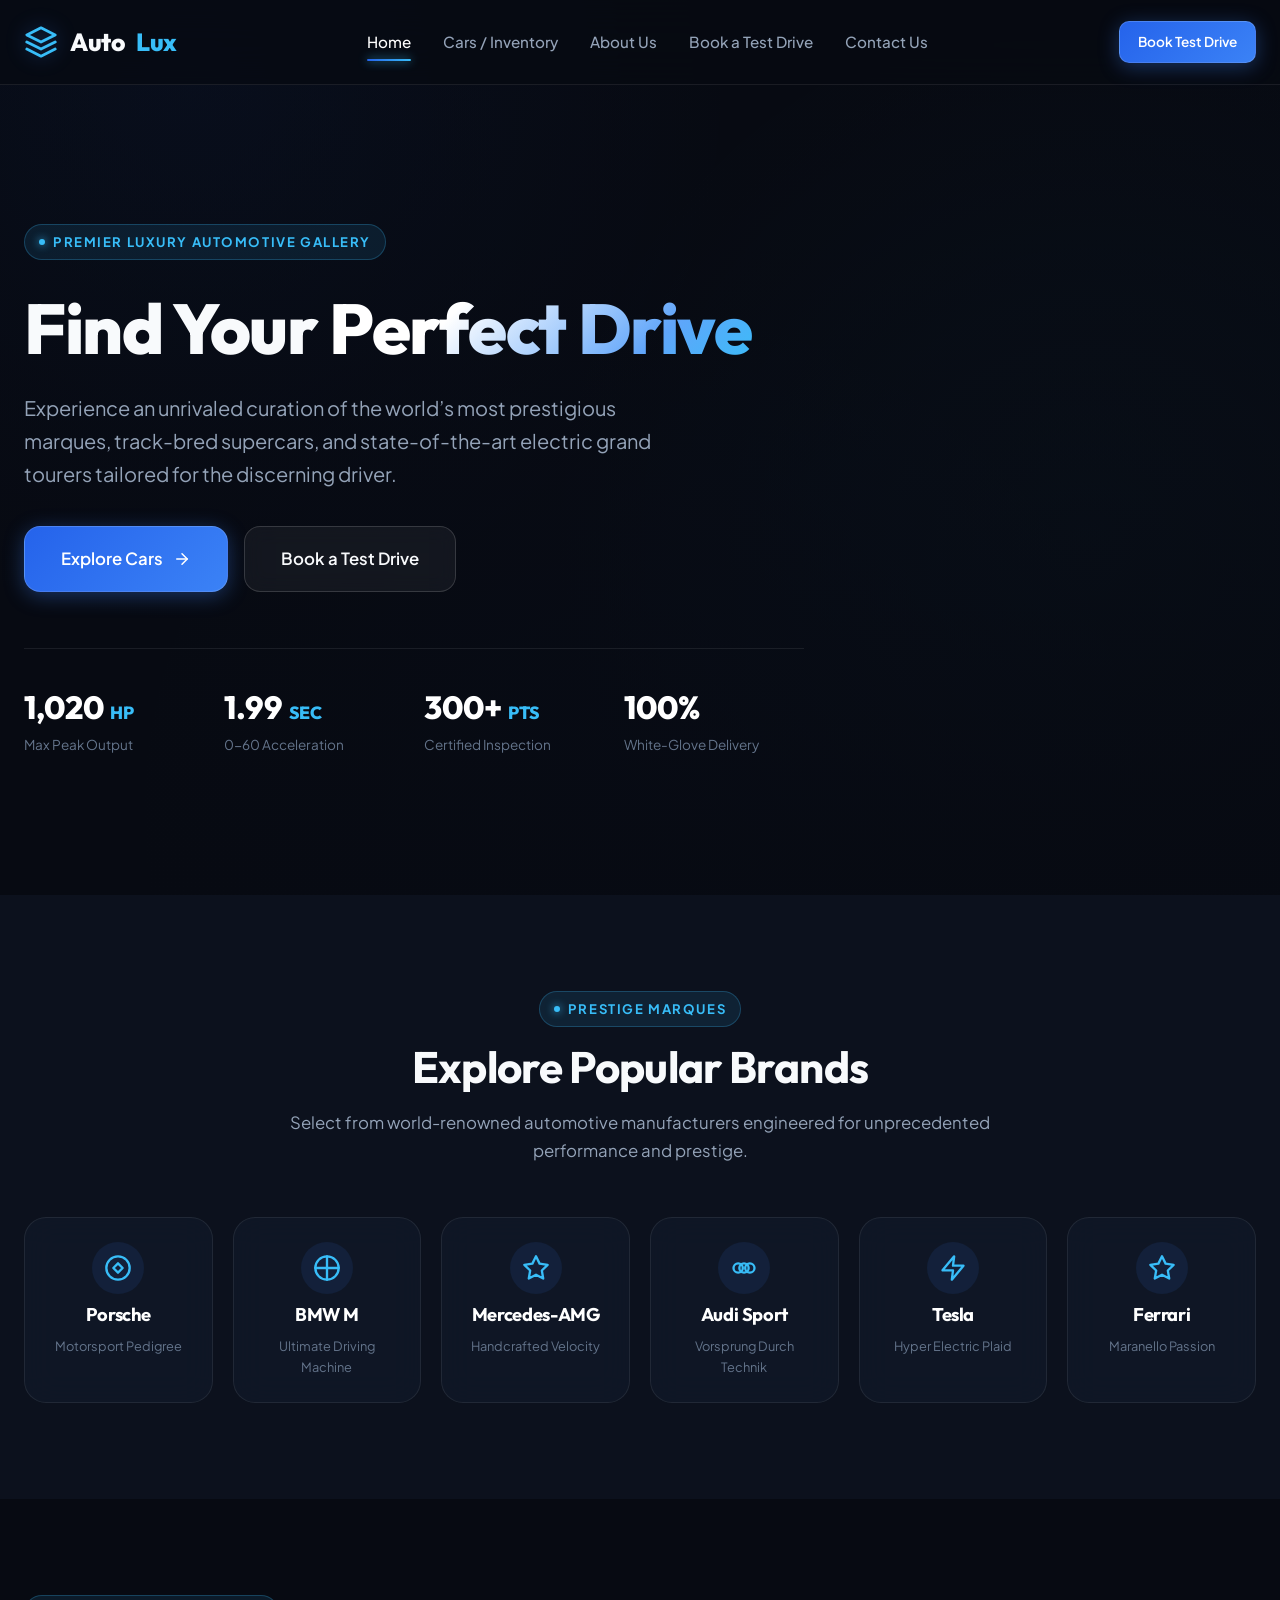
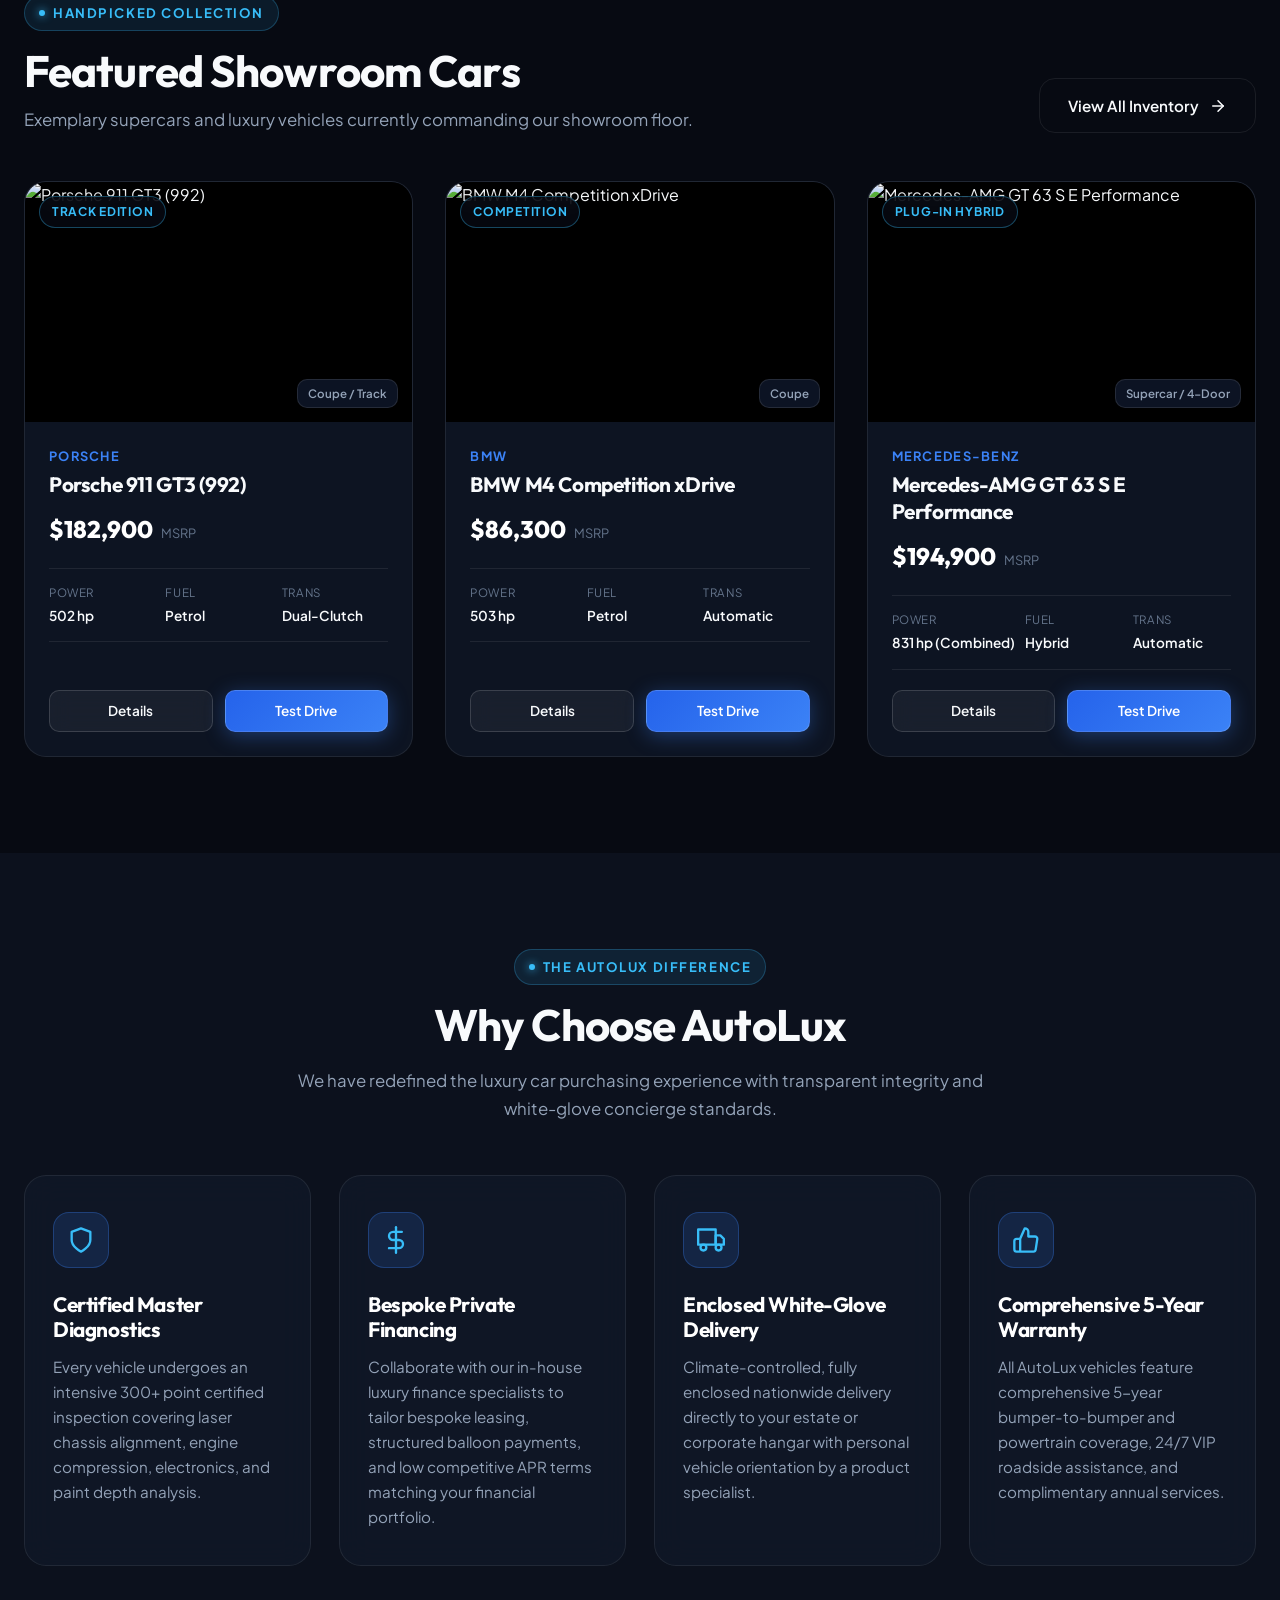
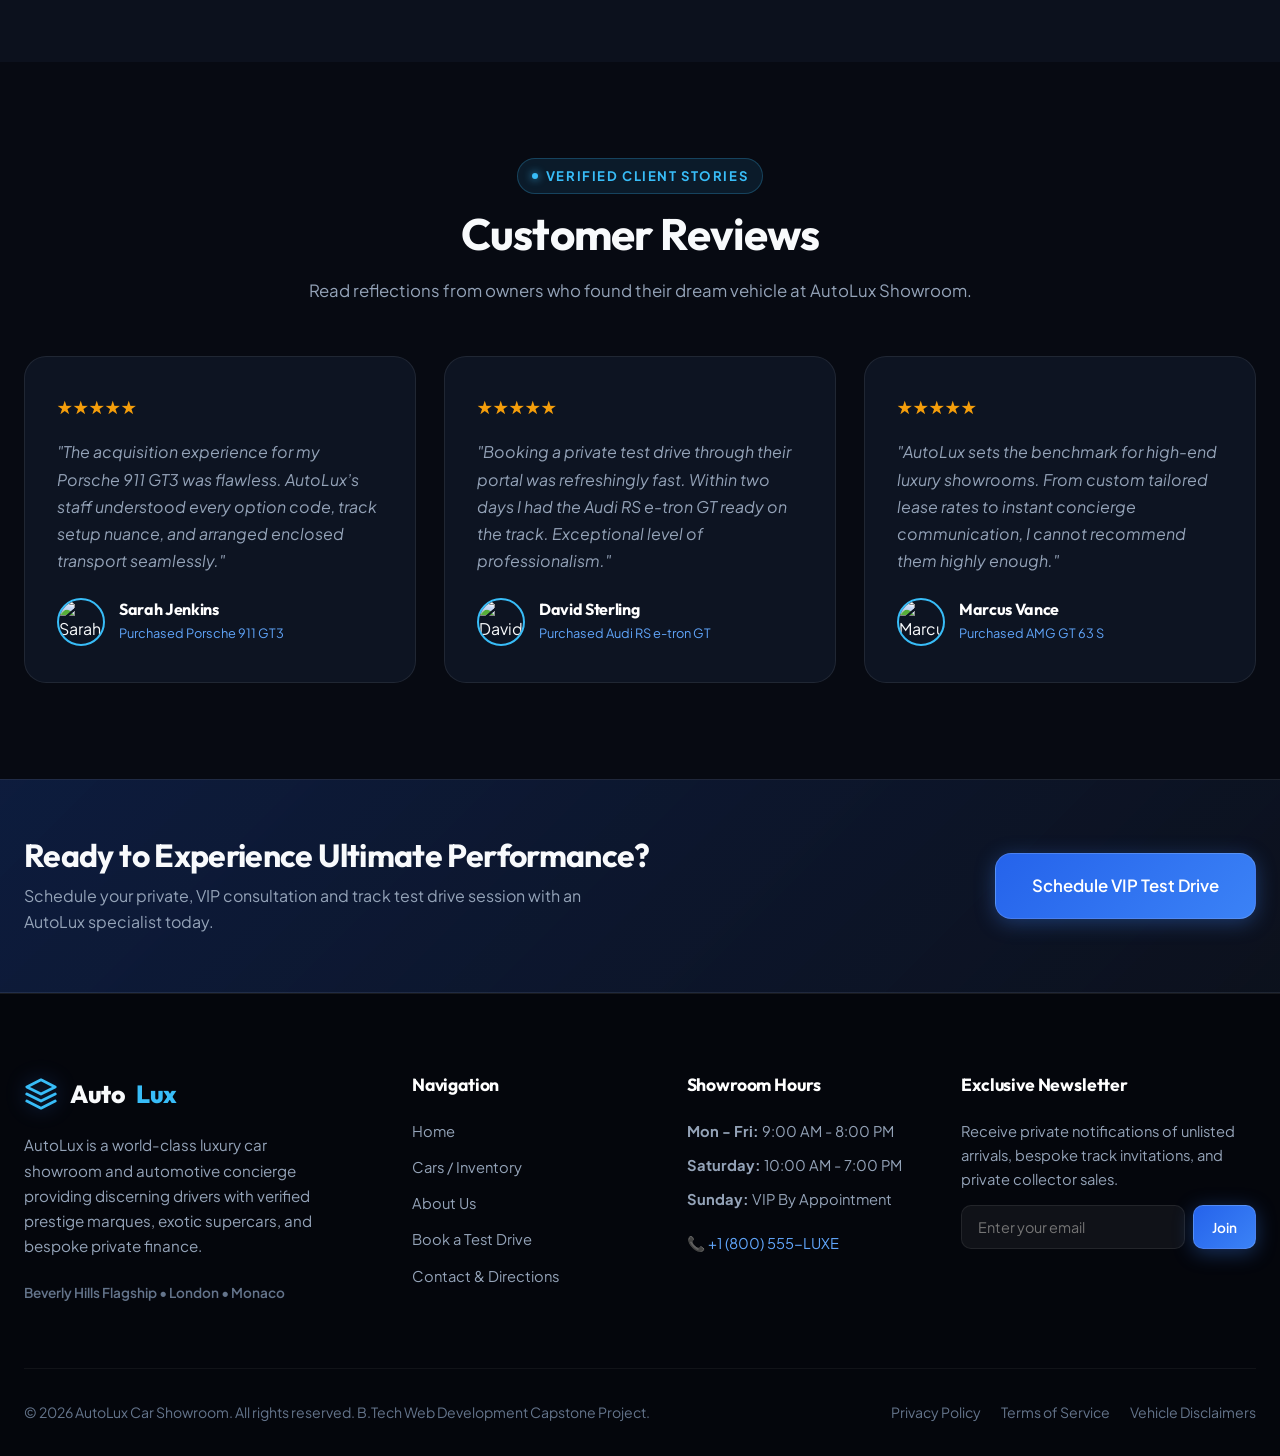
==== commit bd2375f4: "Change script source paths in index.html Updated script source paths to remove 'js/' prefix." ====
--- a/index.html
+++ b/index.html
@@ -361,8 +361,8 @@
   </footer>
 
   <!-- Scripts -->
-  <script src="js/data.js"></script>
-  <script src="js/main.js"></script>
+  <script src="data.js"></script>
+  <script src="main.js"></script>
   <script>
     // Populate Featured Cars on Home Page
     document.addEventListener('DOMContentLoaded', () => {
